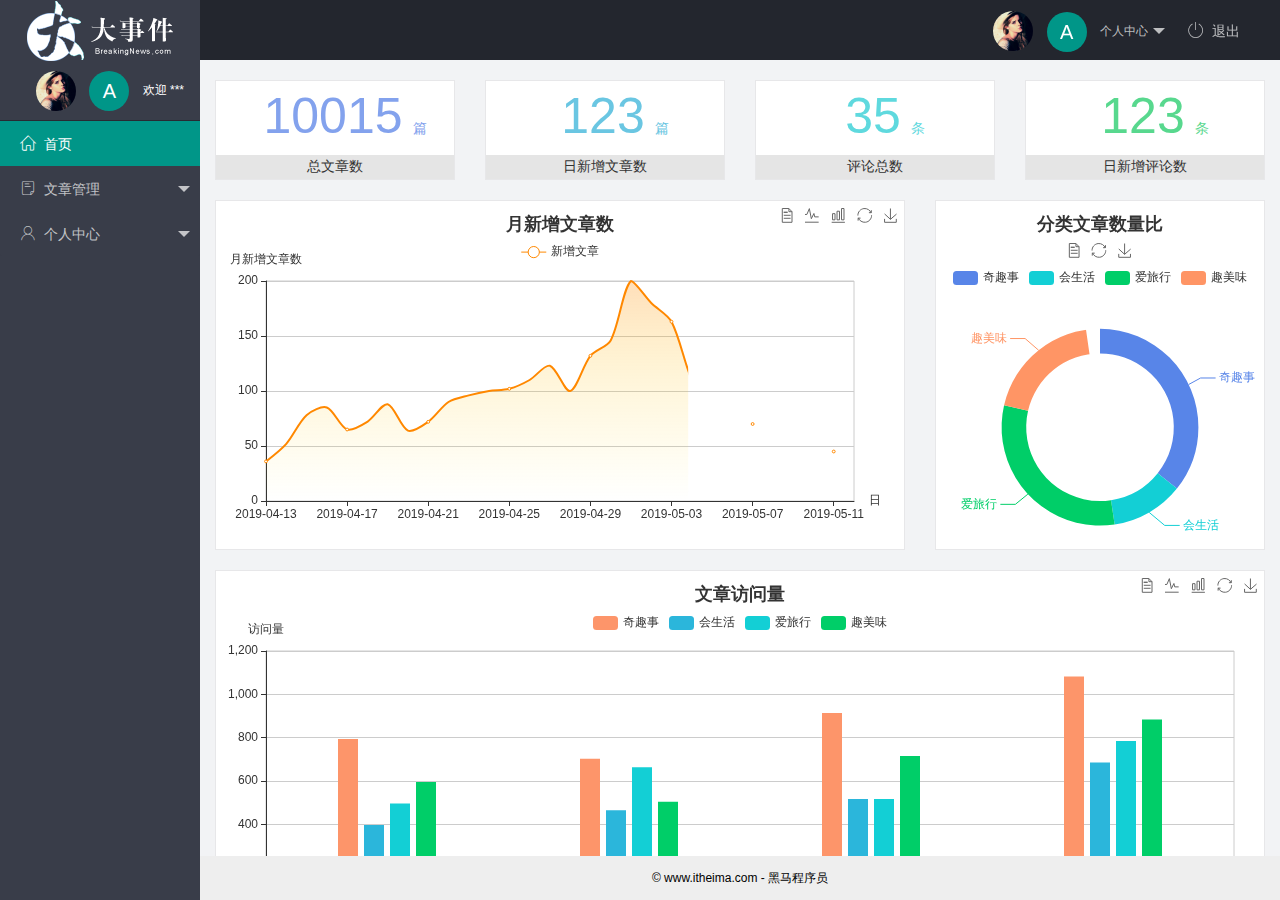
==== index.html @ 18ab9348 "完成了主页功能的开发" ====
<!DOCTYPE html>
<html lang="en">
<head>
    <meta charset="UTF-8">
    <meta http-equiv="X-UA-Compatible" content="IE=edge">
    <meta name="viewport" content="width=device-width, initial-scale=1.0">
    <title>后台主页</title>
    <!-- 导入layyui样式表 -->
    <link rel="stylesheet" href="./assets/lib/layui/css/layui.css">
    <!-- 导入iconfont的css样式表 -->
    <link rel="stylesheet" href="./assets/fonts/iconfont.css">
    <!-- 导入自己的样式表 -->
    <link rel="stylesheet" href="./assets/css/index.css">
</head>
<body>
    <div class="layui-layout layui-layout-admin">
      <div class="layui-header">
        <div class="layui-logo layui-hide-xs layui-bg-black">
            <img src="./assets/images/logo.png" alt=""/>
        </div>
        <!-- 头部区域（可配合layui 已有的水平导航） -->
        
        <ul class="layui-nav layui-layout-right">
          <li class="layui-nav-item layui-hide layui-show-md-inline-block">
            <a href="javascript:;" class="userinfo">
              <img src="./assets/images/sample.jpg" class="layui-nav-img">
              <span class="text-avatar">A</span>
              个人中心
            </a>
            <dl class="layui-nav-child">
              <dd><a href="">基本资料</a></dd>
              <dd><a href="">更换头像</a></dd>
              <dd><a href="">重置密码</a></dd>
            </dl>
          </li>
          <li class="layui-nav-item"><a href="javascript:;" id="btnLogout"><span class="iconfont icon-tuichu"></span>退出</a></li>
        </ul>
      </div>
      
      <div class="layui-side layui-bg-black">
        <div class="layui-side-scroll">

            <div class="userinfo">
                <img src="./assets/images/sample.jpg" class="layui-nav-img">
                <span class="text-avatar">A</span>
                <span id="welcome">欢迎 ***</span>
              </div>
          <!-- 左侧导航区域（可配合layui已有的垂直导航） -->
          <ul class="layui-nav layui-nav-tree" lay-shrink="all">

            <li class="layui-nav-item layui-this">
                
                <a href="./home/dashboard.html" target="fm"><span class="iconfont icon-home"></span>首页</a>
            </li>

            <li class="layui-nav-item">
                
                <a href="javascript:;"><span class="iconfont icon-16"></span>文章管理</a>
                <dl class="layui-nav-child">
                    <dd><a href="javascript:;"><i class="layui-icon layui-icon-app"></i> 文章类别</a></dd>
                    <dd><a href="javascript:;"><i class="layui-icon layui-icon-app"></i>文章列表</a></dd>
                    <dd><a href="javascript:;"><i class="layui-icon layui-icon-app"></i>发布文章</a></dd>
                </dl>
            </li>

            <li class="layui-nav-item">
                
                <a href="javascript:;"><span class="iconfont icon-user"></span>个人中心</a>
                <dl class="layui-nav-child">
                    <dd><a href="javascript:;"><i class="layui-icon layui-icon-app"></i>基本资料</a></dd>
                    <dd><a href="javascript:;"><i class="layui-icon layui-icon-app"></i>更换头像</a></dd>
                    <dd><a href="javascript:;"><i class="layui-icon layui-icon-app"></i>重置密码</a></dd>
                </dl>
            </li>
          </ul>
        </div>
      </div>
      
      <div class="layui-body">
        <!-- 内容主体区域 -->
        <iframe name="fm" src="./home/dashboard.html" frameborder="0"></iframe>
      </div>
      
      <div class="layui-footer">
        <!-- 底部固定区域 -->
        © www.itheima.com - 黑马程序员
      </div>
    </div>
    <!-- 导入laiui的js文件 -->
    <script src="./assets/lib/layui/layui.all.js"></script>
    <!-- 导入jQuery -->
    <script src="./assets/lib/jquery.js"></script>
    <!-- 导入自己封装的baseAPI -->
    <script src="./assets/js/baseAPI.js"></script>
    <!-- 导入自己的js文件 -->
    <script src="./assets/js/index.js"></script>
    </body>
</html>
---- assets/lib/layui/css/layui.css ----
/** layui-v2.5.5 MIT License By https://www.layui.com */
 .layui-inline,img{display:inline-block;vertical-align:middle}h1,h2,h3,h4,h5,h6{font-weight:400}.layui-edge,.layui-header,.layui-inline,.layui-main{position:relative}.layui-body,.layui-edge,.layui-elip{overflow:hidden}.layui-btn,.layui-edge,.layui-inline,img{vertical-align:middle}.layui-btn,.layui-disabled,.layui-icon,.layui-unselect{-moz-user-select:none;-webkit-user-select:none;-ms-user-select:none}.layui-elip,.layui-form-checkbox span,.layui-form-pane .layui-form-label{text-overflow:ellipsis;white-space:nowrap}.layui-breadcrumb,.layui-tree-btnGroup{visibility:hidden}blockquote,body,button,dd,div,dl,dt,form,h1,h2,h3,h4,h5,h6,input,li,ol,p,pre,td,textarea,th,ul{margin:0;padding:0;-webkit-tap-highlight-color:rgba(0,0,0,0)}a:active,a:hover{outline:0}img{border:none}li{list-style:none}table{border-collapse:collapse;border-spacing:0}h4,h5,h6{font-size:100%}button,input,optgroup,option,select,textarea{font-family:inherit;font-size:inherit;font-style:inherit;font-weight:inherit;outline:0}pre{white-space:pre-wrap;white-space:-moz-pre-wrap;white-space:-pre-wrap;white-space:-o-pre-wrap;word-wrap:break-word}body{line-height:24px;font:14px Helvetica Neue,Helvetica,PingFang SC,Tahoma,Arial,sans-serif}hr{height:1px;margin:10px 0;border:0;clear:both}a{color:#333;text-decoration:none}a:hover{color:#777}a cite{font-style:normal;*cursor:pointer}.layui-border-box,.layui-border-box *{box-sizing:border-box}.layui-box,.layui-box *{box-sizing:content-box}.layui-clear{clear:both;*zoom:1}.layui-clear:after{content:'\20';clear:both;*zoom:1;display:block;height:0}.layui-inline{*display:inline;*zoom:1}.layui-edge{display:inline-block;width:0;height:0;border-width:6px;border-style:dashed;border-color:transparent}.layui-edge-top{top:-4px;border-bottom-color:#999;border-bottom-style:solid}.layui-edge-right{border-left-color:#999;border-left-style:solid}.layui-edge-bottom{top:2px;border-top-color:#999;border-top-style:solid}.layui-edge-left{border-right-color:#999;border-right-style:solid}.layui-disabled,.layui-disabled:hover{color:#d2d2d2!important;cursor:not-allowed!important}.layui-circle{border-radius:100%}.layui-show{display:block!important}.layui-hide{display:none!important}@font-face{font-family:layui-icon;src:url(../font/iconfont.eot?v=250);src:url(../font/iconfont.eot?v=250#iefix) format('embedded-opentype'),url(../font/iconfont.woff2?v=250) format('woff2'),url(../font/iconfont.woff?v=250) format('woff'),url(../font/iconfont.ttf?v=250) format('truetype'),url(../font/iconfont.svg?v=250#layui-icon) format('svg')}.layui-icon{font-family:layui-icon!important;font-size:16px;font-style:normal;-webkit-font-smoothing:antialiased;-moz-osx-font-smoothing:grayscale}.layui-icon-reply-fill:before{content:"\e611"}.layui-icon-set-fill:before{content:"\e614"}.layui-icon-menu-fill:before{content:"\e60f"}.layui-icon-search:before{content:"\e615"}.layui-icon-share:before{content:"\e641"}.layui-icon-set-sm:before{content:"\e620"}.layui-icon-engine:before{content:"\e628"}.layui-icon-close:before{content:"\1006"}.layui-icon-close-fill:before{content:"\1007"}.layui-icon-chart-screen:before{content:"\e629"}.layui-icon-star:before{content:"\e600"}.layui-icon-circle-dot:before{content:"\e617"}.layui-icon-chat:before{content:"\e606"}.layui-icon-release:before{content:"\e609"}.layui-icon-list:before{content:"\e60a"}.layui-icon-chart:before{content:"\e62c"}.layui-icon-ok-circle:before{content:"\1005"}.layui-icon-layim-theme:before{content:"\e61b"}.layui-icon-table:before{content:"\e62d"}.layui-icon-right:before{content:"\e602"}.layui-icon-left:before{content:"\e603"}.layui-icon-cart-simple:before{content:"\e698"}.layui-icon-face-cry:before{content:"\e69c"}.layui-icon-face-smile:before{content:"\e6af"}.layui-icon-survey:before{content:"\e6b2"}.layui-icon-tree:before{content:"\e62e"}.layui-icon-upload-circle:before{content:"\e62f"}.layui-icon-add-circle:before{content:"\e61f"}.layui-icon-download-circle:before{content:"\e601"}.layui-icon-templeate-1:before{content:"\e630"}.layui-icon-util:before{content:"\e631"}.layui-icon-face-surprised:before{content:"\e664"}.layui-icon-edit:before{content:"\e642"}.layui-icon-speaker:before{content:"\e645"}.layui-icon-down:before{content:"\e61a"}.layui-icon-file:before{content:"\e621"}.layui-icon-layouts:before{content:"\e632"}.layui-icon-rate-half:before{content:"\e6c9"}.layui-icon-add-circle-fine:before{content:"\e608"}.layui-icon-prev-circle:before{content:"\e633"}.layui-icon-read:before{content:"\e705"}.layui-icon-404:before{content:"\e61c"}.layui-icon-carousel:before{content:"\e634"}.layui-icon-help:before{content:"\e607"}.layui-icon-code-circle:before{content:"\e635"}.layui-icon-water:before{content:"\e636"}.layui-icon-username:before{content:"\e66f"}.layui-icon-find-fill:before{content:"\e670"}.layui-icon-about:before{content:"\e60b"}.layui-icon-location:before{content:"\e715"}.layui-icon-up:before{content:"\e619"}.layui-icon-pause:before{content:"\e651"}.layui-icon-date:before{content:"\e637"}.layui-icon-layim-uploadfile:before{content:"\e61d"}.layui-icon-delete:before{content:"\e640"}.layui-icon-play:before{content:"\e652"}.layui-icon-top:before{content:"\e604"}.layui-icon-friends:before{content:"\e612"}.layui-icon-refresh-3:before{content:"\e9aa"}.layui-icon-ok:before{content:"\e605"}.layui-icon-layer:before{content:"\e638"}.layui-icon-face-smile-fine:before{content:"\e60c"}.layui-icon-dollar:before{content:"\e659"}.layui-icon-group:before{content:"\e613"}.layui-icon-layim-download:before{content:"\e61e"}.layui-icon-picture-fine:before{content:"\e60d"}.layui-icon-link:before{content:"\e64c"}.layui-icon-diamond:before{content:"\e735"}.layui-icon-log:before{content:"\e60e"}.layui-icon-rate-solid:before{content:"\e67a"}.layui-icon-fonts-del:before{content:"\e64f"}.layui-icon-unlink:before{content:"\e64d"}.layui-icon-fonts-clear:before{content:"\e639"}.layui-icon-triangle-r:before{content:"\e623"}.layui-icon-circle:before{content:"\e63f"}.layui-icon-radio:before{content:"\e643"}.layui-icon-align-center:before{content:"\e647"}.layui-icon-align-right:before{content:"\e648"}.layui-icon-align-left:before{content:"\e649"}.layui-icon-loading-1:before{content:"\e63e"}.layui-icon-return:before{content:"\e65c"}.layui-icon-fonts-strong:before{content:"\e62b"}.layui-icon-upload:before{content:"\e67c"}.layui-icon-dialogue:before{content:"\e63a"}.layui-icon-video:before{content:"\e6ed"}.layui-icon-headset:before{content:"\e6fc"}.layui-icon-cellphone-fine:before{content:"\e63b"}.layui-icon-add-1:before{content:"\e654"}.layui-icon-face-smile-b:before{content:"\e650"}.layui-icon-fonts-html:before{content:"\e64b"}.layui-icon-form:before{content:"\e63c"}.layui-icon-cart:before{content:"\e657"}.layui-icon-camera-fill:before{content:"\e65d"}.layui-icon-tabs:before{content:"\e62a"}.layui-icon-fonts-code:before{content:"\e64e"}.layui-icon-fire:before{content:"\e756"}.layui-icon-set:before{content:"\e716"}.layui-icon-fonts-u:before{content:"\e646"}.layui-icon-triangle-d:before{content:"\e625"}.layui-icon-tips:before{content:"\e702"}.layui-icon-picture:before{content:"\e64a"}.layui-icon-more-vertical:before{content:"\e671"}.layui-icon-flag:before{content:"\e66c"}.layui-icon-loading:before{content:"\e63d"}.layui-icon-fonts-i:before{content:"\e644"}.layui-icon-refresh-1:before{content:"\e666"}.layui-icon-rmb:before{content:"\e65e"}.layui-icon-home:before{content:"\e68e"}.layui-icon-user:before{content:"\e770"}.layui-icon-notice:before{content:"\e667"}.layui-icon-login-weibo:before{content:"\e675"}.layui-icon-voice:before{content:"\e688"}.layui-icon-upload-drag:before{content:"\e681"}.layui-icon-login-qq:before{content:"\e676"}.layui-icon-snowflake:before{content:"\e6b1"}.layui-icon-file-b:before{content:"\e655"}.layui-icon-template:before{content:"\e663"}.layui-icon-auz:before{content:"\e672"}.layui-icon-console:before{content:"\e665"}.layui-icon-app:before{content:"\e653"}.layui-icon-prev:before{content:"\e65a"}.layui-icon-website:before{content:"\e7ae"}.layui-icon-next:before{content:"\e65b"}.layui-icon-component:before{content:"\e857"}.layui-icon-more:before{content:"\e65f"}.layui-icon-login-wechat:before{content:"\e677"}.layui-icon-shrink-right:before{content:"\e668"}.layui-icon-spread-left:before{content:"\e66b"}.layui-icon-camera:before{content:"\e660"}.layui-icon-note:before{content:"\e66e"}.layui-icon-refresh:before{content:"\e669"}.layui-icon-female:before{content:"\e661"}.layui-icon-male:before{content:"\e662"}.layui-icon-password:before{content:"\e673"}.layui-icon-senior:before{content:"\e674"}.layui-icon-theme:before{content:"\e66a"}.layui-icon-tread:before{content:"\e6c5"}.layui-icon-praise:before{content:"\e6c6"}.layui-icon-star-fill:before{content:"\e658"}.layui-icon-rate:before{content:"\e67b"}.layui-icon-template-1:before{content:"\e656"}.layui-icon-vercode:before{content:"\e679"}.layui-icon-cellphone:before{content:"\e678"}.layui-icon-screen-full:before{content:"\e622"}.layui-icon-screen-restore:before{content:"\e758"}.layui-icon-cols:before{content:"\e610"}.layui-icon-export:before{content:"\e67d"}.layui-icon-print:before{content:"\e66d"}.layui-icon-slider:before{content:"\e714"}.layui-icon-addition:before{content:"\e624"}.layui-icon-subtraction:before{content:"\e67e"}.layui-icon-service:before{content:"\e626"}.layui-icon-transfer:before{content:"\e691"}.layui-main{width:1140px;margin:0 auto}.layui-header{z-index:1000;height:60px}.layui-header a:hover{transition:all .5s;-webkit-transition:all .5s}.layui-side{position:fixed;left:0;top:0;bottom:0;z-index:999;width:200px;overflow-x:hidden}.layui-side-scroll{position:relative;width:220px;height:100%;overflow-x:hidden}.layui-body{position:absolute;left:200px;right:0;top:0;bottom:0;z-index:998;width:auto;overflow-y:auto;box-sizing:border-box}.layui-layout-body{overflow:hidden}.layui-layout-admin .layui-header{background-color:#23262E}.layui-layout-admin .layui-side{top:60px;width:200px;overflow-x:hidden}.layui-layout-admin .layui-body{position:fixed;top:60px;bottom:44px}.layui-layout-admin .layui-main{width:auto;margin:0 15px}.layui-layout-admin .layui-footer{position:fixed;left:200px;right:0;bottom:0;height:44px;line-height:44px;padding:0 15px;background-color:#eee}.layui-layout-admin .layui-logo{position:absolute;left:0;top:0;width:200px;height:100%;line-height:60px;text-align:center;color:#009688;font-size:16px}.layui-layout-admin .layui-header .layui-nav{background:0 0}.layui-layout-left{position:absolute!important;left:200px;top:0}.layui-layout-right{position:absolute!important;right:0;top:0}.layui-container{position:relative;margin:0 auto;padding:0 15px;box-sizing:border-box}.layui-fluid{position:relative;margin:0 auto;padding:0 15px}.layui-row:after,.layui-row:before{content:'';display:block;clear:both}.layui-col-lg1,.layui-col-lg10,.layui-col-lg11,.layui-col-lg12,.layui-col-lg2,.layui-col-lg3,.layui-col-lg4,.layui-col-lg5,.layui-col-lg6,.layui-col-lg7,.layui-col-lg8,.layui-col-lg9,.layui-col-md1,.layui-col-md10,.layui-col-md11,.layui-col-md12,.layui-col-md2,.layui-col-md3,.layui-col-md4,.layui-col-md5,.layui-col-md6,.layui-col-md7,.layui-col-md8,.layui-col-md9,.layui-col-sm1,.layui-col-sm10,.layui-col-sm11,.layui-col-sm12,.layui-col-sm2,.layui-col-sm3,.layui-col-sm4,.layui-col-sm5,.layui-col-sm6,.layui-col-sm7,.layui-col-sm8,.layui-col-sm9,.layui-col-xs1,.layui-col-xs10,.layui-col-xs11,.layui-col-xs12,.layui-col-xs2,.layui-col-xs3,.layui-col-xs4,.layui-col-xs5,.layui-col-xs6,.layui-col-xs7,.layui-col-xs8,.layui-col-xs9{position:relative;display:block;box-sizing:border-box}.layui-col-xs1,.layui-col-xs10,.layui-col-xs11,.layui-col-xs12,.layui-col-xs2,.layui-col-xs3,.layui-col-xs4,.layui-col-xs5,.layui-col-xs6,.layui-col-xs7,.layui-col-xs8,.layui-col-xs9{float:left}.layui-col-xs1{width:8.33333333%}.layui-col-xs2{width:16.66666667%}.layui-col-xs3{width:25%}.layui-col-xs4{width:33.33333333%}.layui-col-xs5{width:41.66666667%}.layui-col-xs6{width:50%}.layui-col-xs7{width:58.33333333%}.layui-col-xs8{width:66.66666667%}.layui-col-xs9{width:75%}.layui-col-xs10{width:83.33333333%}.layui-col-xs11{width:91.66666667%}.layui-col-xs12{width:100%}.layui-col-xs-offset1{margin-left:8.33333333%}.layui-col-xs-offset2{margin-left:16.66666667%}.layui-col-xs-offset3{margin-left:25%}.layui-col-xs-offset4{margin-left:33.33333333%}.layui-col-xs-offset5{margin-left:41.66666667%}.layui-col-xs-offset6{margin-left:50%}.layui-col-xs-offset7{margin-left:58.33333333%}.layui-col-xs-offset8{margin-left:66.66666667%}.layui-col-xs-offset9{margin-left:75%}.layui-col-xs-offset10{margin-left:83.33333333%}.layui-col-xs-offset11{margin-left:91.66666667%}.layui-col-xs-offset12{margin-left:100%}@media screen and (max-width:768px){.layui-hide-xs{display:none!important}.layui-show-xs-block{display:block!important}.layui-show-xs-inline{display:inline!important}.layui-show-xs-inline-block{display:inline-block!important}}@media screen and (min-width:768px){.layui-container{width:750px}.layui-hide-sm{display:none!important}.layui-show-sm-block{display:block!important}.layui-show-sm-inline{display:inline!important}.layui-show-sm-inline-block{display:inline-block!important}.layui-col-sm1,.layui-col-sm10,.layui-col-sm11,.layui-col-sm12,.layui-col-sm2,.layui-col-sm3,.layui-col-sm4,.layui-col-sm5,.layui-col-sm6,.layui-col-sm7,.layui-col-sm8,.layui-col-sm9{float:left}.layui-col-sm1{width:8.33333333%}.layui-col-sm2{width:16.66666667%}.layui-col-sm3{width:25%}.layui-col-sm4{width:33.33333333%}.layui-col-sm5{width:41.66666667%}.layui-col-sm6{width:50%}.layui-col-sm7{width:58.33333333%}.layui-col-sm8{width:66.66666667%}.layui-col-sm9{width:75%}.layui-col-sm10{width:83.33333333%}.layui-col-sm11{width:91.66666667%}.layui-col-sm12{width:100%}.layui-col-sm-offset1{margin-left:8.33333333%}.layui-col-sm-offset2{margin-left:16.66666667%}.layui-col-sm-offset3{margin-left:25%}.layui-col-sm-offset4{margin-left:33.33333333%}.layui-col-sm-offset5{margin-left:41.66666667%}.layui-col-sm-offset6{margin-left:50%}.layui-col-sm-offset7{margin-left:58.33333333%}.layui-col-sm-offset8{margin-left:66.66666667%}.layui-col-sm-offset9{margin-left:75%}.layui-col-sm-offset10{margin-left:83.33333333%}.layui-col-sm-offset11{margin-left:91.66666667%}.layui-col-sm-offset12{margin-left:100%}}@media screen and (min-width:992px){.layui-container{width:970px}.layui-hide-md{display:none!important}.layui-show-md-block{display:block!important}.layui-show-md-inline{display:inline!important}.layui-show-md-inline-block{display:inline-block!important}.layui-col-md1,.layui-col-md10,.layui-col-md11,.layui-col-md12,.layui-col-md2,.layui-col-md3,.layui-col-md4,.layui-col-md5,.layui-col-md6,.layui-col-md7,.layui-col-md8,.layui-col-md9{float:left}.layui-col-md1{width:8.33333333%}.layui-col-md2{width:16.66666667%}.layui-col-md3{width:25%}.layui-col-md4{width:33.33333333%}.layui-col-md5{width:41.66666667%}.layui-col-md6{width:50%}.layui-col-md7{width:58.33333333%}.layui-col-md8{width:66.66666667%}.layui-col-md9{width:75%}.layui-col-md10{width:83.33333333%}.layui-col-md11{width:91.66666667%}.layui-col-md12{width:100%}.layui-col-md-offset1{margin-left:8.33333333%}.layui-col-md-offset2{margin-left:16.66666667%}.layui-col-md-offset3{margin-left:25%}.layui-col-md-offset4{margin-left:33.33333333%}.layui-col-md-offset5{margin-left:41.66666667%}.layui-col-md-offset6{margin-left:50%}.layui-col-md-offset7{margin-left:58.33333333%}.layui-col-md-offset8{margin-left:66.66666667%}.layui-col-md-offset9{margin-left:75%}.layui-col-md-offset10{margin-left:83.33333333%}.layui-col-md-offset11{margin-left:91.66666667%}.layui-col-md-offset12{margin-left:100%}}@media screen and (min-width:1200px){.layui-container{width:1170px}.layui-hide-lg{display:none!important}.layui-show-lg-block{display:block!important}.layui-show-lg-inline{display:inline!important}.layui-show-lg-inline-block{display:inline-block!important}.layui-col-lg1,.layui-col-lg10,.layui-col-lg11,.layui-col-lg12,.layui-col-lg2,.layui-col-lg3,.layui-col-lg4,.layui-col-lg5,.layui-col-lg6,.layui-col-lg7,.layui-col-lg8,.layui-col-lg9{float:left}.layui-col-lg1{width:8.33333333%}.layui-col-lg2{width:16.66666667%}.layui-col-lg3{width:25%}.layui-col-lg4{width:33.33333333%}.layui-col-lg5{width:41.66666667%}.layui-col-lg6{width:50%}.layui-col-lg7{width:58.33333333%}.layui-col-lg8{width:66.66666667%}.layui-col-lg9{width:75%}.layui-col-lg10{width:83.33333333%}.layui-col-lg11{width:91.66666667%}.layui-col-lg12{width:100%}.layui-col-lg-offset1{margin-left:8.33333333%}.layui-col-lg-offset2{margin-left:16.66666667%}.layui-col-lg-offset3{margin-left:25%}.layui-col-lg-offset4{margin-left:33.33333333%}.layui-col-lg-offset5{margin-left:41.66666667%}.layui-col-lg-offset6{margin-left:50%}.layui-col-lg-offset7{margin-left:58.33333333%}.layui-col-lg-offset8{margin-left:66.66666667%}.layui-col-lg-offset9{margin-left:75%}.layui-col-lg-offset10{margin-left:83.33333333%}.layui-col-lg-offset11{margin-left:91.66666667%}.layui-col-lg-offset12{margin-left:100%}}.layui-col-space1{margin:-.5px}.layui-col-space1>*{padding:.5px}.layui-col-space3{margin:-1.5px}.layui-col-space3>*{padding:1.5px}.layui-col-space5{margin:-2.5px}.layui-col-space5>*{padding:2.5px}.layui-col-space8{margin:-3.5px}.layui-col-space8>*{padding:3.5px}.layui-col-space10{margin:-5px}.layui-col-space10>*{padding:5px}.layui-col-space12{margin:-6px}.layui-col-space12>*{padding:6px}.layui-col-space15{margin:-7.5px}.layui-col-space15>*{padding:7.5px}.layui-col-space18{margin:-9px}.layui-col-space18>*{padding:9px}.layui-col-space20{margin:-10px}.layui-col-space20>*{padding:10px}.layui-col-space22{margin:-11px}.layui-col-space22>*{padding:11px}.layui-col-space25{margin:-12.5px}.layui-col-space25>*{padding:12.5px}.layui-col-space30{margin:-15px}.layui-col-space30>*{padding:15px}.layui-btn,.layui-input,.layui-select,.layui-textarea,.layui-upload-button{outline:0;-webkit-appearance:none;transition:all .3s;-webkit-transition:all .3s;box-sizing:border-box}.layui-elem-quote{margin-bottom:10px;padding:15px;line-height:22px;border-left:5px solid #009688;border-radius:0 2px 2px 0;background-color:#f2f2f2}.layui-quote-nm{border-style:solid;border-width:1px 1px 1px 5px;background:0 0}.layui-elem-field{margin-bottom:10px;padding:0;border-width:1px;border-style:solid}.layui-elem-field legend{margin-left:20px;padding:0 10px;font-size:20px;font-weight:300}.layui-field-title{margin:10px 0 20px;border-width:1px 0 0}.layui-field-box{padding:10px 15px}.layui-field-title .layui-field-box{padding:10px 0}.layui-progress{position:relative;height:6px;border-radius:20px;background-color:#e2e2e2}.layui-progress-bar{position:absolute;left:0;top:0;width:0;max-width:100%;height:6px;border-radius:20px;text-align:right;background-color:#5FB878;transition:all .3s;-webkit-transition:all .3s}.layui-progress-big,.layui-progress-big .layui-progress-bar{height:18px;line-height:18px}.layui-progress-text{position:relative;top:-20px;line-height:18px;font-size:12px;color:#666}.layui-progress-big .layui-progress-text{position:static;padding:0 10px;color:#fff}.layui-collapse{border-width:1px;border-style:solid;border-radius:2px}.layui-colla-content,.layui-colla-item{border-top-width:1px;border-top-style:solid}.layui-colla-item:first-child{border-top:none}.layui-colla-title{position:relative;height:42px;line-height:42px;padding:0 15px 0 35px;color:#333;background-color:#f2f2f2;cursor:pointer;font-size:14px;overflow:hidden}.layui-colla-content{display:none;padding:10px 15px;line-height:22px;color:#666}.layui-colla-icon{position:absolute;left:15px;top:0;font-size:14px}.layui-card{margin-bottom:15px;border-radius:2px;background-color:#fff;box-shadow:0 1px 2px 0 rgba(0,0,0,.05)}.layui-card:last-child{margin-bottom:0}.layui-card-header{position:relative;height:42px;line-height:42px;padding:0 15px;border-bottom:1px solid #f6f6f6;color:#333;border-radius:2px 2px 0 0;font-size:14px}.layui-bg-black,.layui-bg-blue,.layui-bg-cyan,.layui-bg-green,.layui-bg-orange,.layui-bg-red{color:#fff!important}.layui-card-body{position:relative;padding:10px 15px;line-height:24px}.layui-card-body[pad15]{padding:15px}.layui-card-body[pad20]{padding:20px}.layui-card-body .layui-table{margin:5px 0}.layui-card .layui-tab{margin:0}.layui-panel-window{position:relative;padding:15px;border-radius:0;border-top:5px solid #E6E6E6;background-color:#fff}.layui-auxiliar-moving{position:fixed;left:0;right:0;top:0;bottom:0;width:100%;height:100%;background:0 0;z-index:9999999999}.layui-form-label,.layui-form-mid,.layui-form-select,.layui-input-block,.layui-input-inline,.layui-textarea{position:relative}.layui-bg-red{background-color:#FF5722!important}.layui-bg-orange{background-color:#FFB800!important}.layui-bg-green{background-color:#009688!important}.layui-bg-cyan{background-color:#2F4056!important}.layui-bg-blue{background-color:#1E9FFF!important}.layui-bg-black{background-color:#393D49!important}.layui-bg-gray{background-color:#eee!important;color:#666!important}.layui-badge-rim,.layui-colla-content,.layui-colla-item,.layui-collapse,.layui-elem-field,.layui-form-pane .layui-form-item[pane],.layui-form-pane .layui-form-label,.layui-input,.layui-layedit,.layui-layedit-tool,.layui-quote-nm,.layui-select,.layui-tab-bar,.layui-tab-card,.layui-tab-title,.layui-tab-title .layui-this:after,.layui-textarea{border-color:#e6e6e6}.layui-timeline-item:before,hr{background-color:#e6e6e6}.layui-text{line-height:22px;font-size:14px;color:#666}.layui-text h1,.layui-text h2,.layui-text h3{font-weight:500;color:#333}.layui-text h1{font-size:30px}.layui-text h2{font-size:24px}.layui-text h3{font-size:18px}.layui-text a:not(.layui-btn){color:#01AAED}.layui-text a:not(.layui-btn):hover{text-decoration:underline}.layui-text ul{padding:5px 0 5px 15px}.layui-text ul li{margin-top:5px;list-style-type:disc}.layui-text em,.layui-word-aux{color:#999!important;padding:0 5px!important}.layui-btn{display:inline-block;height:38px;line-height:38px;padding:0 18px;background-color:#009688;color:#fff;white-space:nowrap;text-align:center;font-size:14px;border:none;border-radius:2px;cursor:pointer}.layui-btn:hover{opacity:.8;filter:alpha(opacity=80);color:#fff}.layui-btn:active{opacity:1;filter:alpha(opacity=100)}.layui-btn+.layui-btn{margin-left:10px}.layui-btn-container{font-size:0}.layui-btn-container .layui-btn{margin-right:10px;margin-bottom:10px}.layui-btn-container .layui-btn+.layui-btn{margin-left:0}.layui-table .layui-btn-container .layui-btn{margin-bottom:9px}.layui-btn-radius{border-radius:100px}.layui-btn .layui-icon{margin-right:3px;font-size:18px;vertical-align:bottom;vertical-align:middle\9}.layui-btn-primary{border:1px solid #C9C9C9;background-color:#fff;color:#555}.layui-btn-primary:hover{border-color:#009688;color:#333}.layui-btn-normal{background-color:#1E9FFF}.layui-btn-warm{background-color:#FFB800}.layui-btn-danger{background-color:#FF5722}.layui-btn-checked{background-color:#5FB878}.layui-btn-disabled,.layui-btn-disabled:active,.layui-btn-disabled:hover{border:1px solid #e6e6e6;background-color:#FBFBFB;color:#C9C9C9;cursor:not-allowed;opacity:1}.layui-btn-lg{height:44px;line-height:44px;padding:0 25px;font-size:16px}.layui-btn-sm{height:30px;line-height:30px;padding:0 10px;font-size:12px}.layui-btn-sm i{font-size:16px!important}.layui-btn-xs{height:22px;line-height:22px;padding:0 5px;font-size:12px}.layui-btn-xs i{font-size:14px!important}.layui-btn-group{display:inline-block;vertical-align:middle;font-size:0}.layui-btn-group .layui-btn{margin-left:0!important;margin-right:0!important;border-left:1px solid rgba(255,255,255,.5);border-radius:0}.layui-btn-group .layui-btn-primary{border-left:none}.layui-btn-group .layui-btn-primary:hover{border-color:#C9C9C9;color:#009688}.layui-btn-group .layui-btn:first-child{border-left:none;border-radius:2px 0 0 2px}.layui-btn-group .layui-btn-primary:first-child{border-left:1px solid #c9c9c9}.layui-btn-group .layui-btn:last-child{border-radius:0 2px 2px 0}.layui-btn-group .layui-btn+.layui-btn{margin-left:0}.layui-btn-group+.layui-btn-group{margin-left:10px}.layui-btn-fluid{width:100%}.layui-input,.layui-select,.layui-textarea{height:38px;line-height:1.3;line-height:38px\9;border-width:1px;border-style:solid;background-color:#fff;border-radius:2px}.layui-input::-webkit-input-placeholder,.layui-select::-webkit-input-placeholder,.layui-textarea::-webkit-input-placeholder{line-height:1.3}.layui-input,.layui-textarea{display:block;width:100%;padding-left:10px}.layui-input:hover,.layui-textarea:hover{border-color:#D2D2D2!important}.layui-input:focus,.layui-textarea:focus{border-color:#C9C9C9!important}.layui-textarea{min-height:100px;height:auto;line-height:20px;padding:6px 10px;resize:vertical}.layui-select{padding:0 10px}.layui-form input[type=checkbox],.layui-form input[type=radio],.layui-form select{display:none}.layui-form [lay-ignore]{display:initial}.layui-form-item{margin-bottom:15px;clear:both;*zoom:1}.layui-form-item:after{content:'\20';clear:both;*zoom:1;display:block;height:0}.layui-form-label{float:left;display:block;padding:9px 15px;width:80px;font-weight:400;line-height:20px;text-align:right}.layui-form-label-col{display:block;float:none;padding:9px 0;line-height:20px;text-align:left}.layui-form-item .layui-inline{margin-bottom:5px;margin-right:10px}.layui-input-block{margin-left:110px;min-height:36px}.layui-input-inline{display:inline-block;vertical-align:middle}.layui-form-item .layui-input-inline{float:left;width:190px;margin-right:10px}.layui-form-text .layui-input-inline{width:auto}.layui-form-mid{float:left;display:block;padding:9px 0!important;line-height:20px;margin-right:10px}.layui-form-danger+.layui-form-select .layui-input,.layui-form-danger:focus{border-color:#FF5722!important}.layui-form-select .layui-input{padding-right:30px;cursor:pointer}.layui-form-select .layui-edge{position:absolute;right:10px;top:50%;margin-top:-3px;cursor:pointer;border-width:6px;border-top-color:#c2c2c2;border-top-style:solid;transition:all .3s;-webkit-transition:all .3s}.layui-form-select dl{display:none;position:absolute;left:0;top:42px;padding:5px 0;z-index:899;min-width:100%;border:1px solid #d2d2d2;max-height:300px;overflow-y:auto;background-color:#fff;border-radius:2px;box-shadow:0 2px 4px rgba(0,0,0,.12);box-sizing:border-box}.layui-form-select dl dd,.layui-form-select dl dt{padding:0 10px;line-height:36px;white-space:nowrap;overflow:hidden;text-overflow:ellipsis}.layui-form-select dl dt{font-size:12px;color:#999}.layui-form-select dl dd{cursor:pointer}.layui-form-select dl dd:hover{background-color:#f2f2f2;-webkit-transition:.5s all;transition:.5s all}.layui-form-select .layui-select-group dd{padding-left:20px}.layui-form-select dl dd.layui-select-tips{padding-left:10px!important;color:#999}.layui-form-select dl dd.layui-this{background-color:#5FB878;color:#fff}.layui-form-checkbox,.layui-form-select dl dd.layui-disabled{background-color:#fff}.layui-form-selected dl{display:block}.layui-form-checkbox,.layui-form-checkbox *,.layui-form-switch{display:inline-block;vertical-align:middle}.layui-form-selected .layui-edge{margin-top:-9px;-webkit-transform:rotate(180deg);transform:rotate(180deg);margin-top:-3px\9}:root .layui-form-selected .layui-edge{margin-top:-9px\0/IE9}.layui-form-selectup dl{top:auto;bottom:42px}.layui-select-none{margin:5px 0;text-align:center;color:#999}.layui-select-disabled .layui-disabled{border-color:#eee!important}.layui-select-disabled .layui-edge{border-top-color:#d2d2d2}.layui-form-checkbox{position:relative;height:30px;line-height:30px;margin-right:10px;padding-right:30px;cursor:pointer;font-size:0;-webkit-transition:.1s linear;transition:.1s linear;box-sizing:border-box}.layui-form-checkbox span{padding:0 10px;height:100%;font-size:14px;border-radius:2px 0 0 2px;background-color:#d2d2d2;color:#fff;overflow:hidden}.layui-form-checkbox:hover span{background-color:#c2c2c2}.layui-form-checkbox i{position:absolute;right:0;top:0;width:30px;height:28px;border:1px solid #d2d2d2;border-left:none;border-radius:0 2px 2px 0;color:#fff;font-size:20px;text-align:center}.layui-form-checkbox:hover i{border-color:#c2c2c2;color:#c2c2c2}.layui-form-checked,.layui-form-checked:hover{border-color:#5FB878}.layui-form-checked span,.layui-form-checked:hover span{background-color:#5FB878}.layui-form-checked i,.layui-form-checked:hover i{color:#5FB878}.layui-form-item .layui-form-checkbox{margin-top:4px}.layui-form-checkbox[lay-skin=primary]{height:auto!important;line-height:normal!important;min-width:18px;min-height:18px;border:none!important;margin-right:0;padding-left:28px;padding-right:0;background:0 0}.layui-form-checkbox[lay-skin=primary] span{padding-left:0;padding-right:15px;line-height:18px;background:0 0;color:#666}.layui-form-checkbox[lay-skin=primary] i{right:auto;left:0;width:16px;height:16px;line-height:16px;border:1px solid #d2d2d2;font-size:12px;border-radius:2px;background-color:#fff;-webkit-transition:.1s linear;transition:.1s linear}.layui-form-checkbox[lay-skin=primary]:hover i{border-color:#5FB878;color:#fff}.layui-form-checked[lay-skin=primary] i{border-color:#5FB878!important;background-color:#5FB878;color:#fff}.layui-checkbox-disbaled[lay-skin=primary] span{background:0 0!important;color:#c2c2c2}.layui-checkbox-disbaled[lay-skin=primary]:hover i{border-color:#d2d2d2}.layui-form-item .layui-form-checkbox[lay-skin=primary]{margin-top:10px}.layui-form-switch{position:relative;height:22px;line-height:22px;min-width:35px;padding:0 5px;margin-top:8px;border:1px solid #d2d2d2;border-radius:20px;cursor:pointer;background-color:#fff;-webkit-transition:.1s linear;transition:.1s linear}.layui-form-switch i{position:absolute;left:5px;top:3px;width:16px;height:16px;border-radius:20px;background-color:#d2d2d2;-webkit-transition:.1s linear;transition:.1s linear}.layui-form-switch em{position:relative;top:0;width:25px;margin-left:21px;padding:0!important;text-align:center!important;color:#999!important;font-style:normal!important;font-size:12px}.layui-form-onswitch{border-color:#5FB878;background-color:#5FB878}.layui-checkbox-disbaled,.layui-checkbox-disbaled i{border-color:#e2e2e2!important}.layui-form-onswitch i{left:100%;margin-left:-21px;background-color:#fff}.layui-form-onswitch em{margin-left:5px;margin-right:21px;color:#fff!important}.layui-checkbox-disbaled span{background-color:#e2e2e2!important}.layui-checkbox-disbaled:hover i{color:#fff!important}[lay-radio]{display:none}.layui-form-radio,.layui-form-radio *{display:inline-block;vertical-align:middle}.layui-form-radio{line-height:28px;margin:6px 10px 0 0;padding-right:10px;cursor:pointer;font-size:0}.layui-form-radio *{font-size:14px}.layui-form-radio>i{margin-right:8px;font-size:22px;color:#c2c2c2}.layui-form-radio>i:hover,.layui-form-radioed>i{color:#5FB878}.layui-radio-disbaled>i{color:#e2e2e2!important}.layui-form-pane .layui-form-label{width:110px;padding:8px 15px;height:38px;line-height:20px;border-width:1px;border-style:solid;border-radius:2px 0 0 2px;text-align:center;background-color:#FBFBFB;overflow:hidden;box-sizing:border-box}.layui-form-pane .layui-input-inline{margin-left:-1px}.layui-form-pane .layui-input-block{margin-left:110px;left:-1px}.layui-form-pane .layui-input{border-radius:0 2px 2px 0}.layui-form-pane .layui-form-text .layui-form-label{float:none;width:100%;border-radius:2px;box-sizing:border-box;text-align:left}.layui-form-pane .layui-form-text .layui-input-inline{display:block;margin:0;top:-1px;clear:both}.layui-form-pane .layui-form-text .layui-input-block{margin:0;left:0;top:-1px}.layui-form-pane .layui-form-text .layui-textarea{min-height:100px;border-radius:0 0 2px 2px}.layui-form-pane .layui-form-checkbox{margin:4px 0 4px 10px}.layui-form-pane .layui-form-radio,.layui-form-pane .layui-form-switch{margin-top:6px;margin-left:10px}.layui-form-pane .layui-form-item[pane]{position:relative;border-width:1px;border-style:solid}.layui-form-pane .layui-form-item[pane] .layui-form-label{position:absolute;left:0;top:0;height:100%;border-width:0 1px 0 0}.layui-form-pane .layui-form-item[pane] .layui-input-inline{margin-left:110px}@media screen and (max-width:450px){.layui-form-item .layui-form-label{text-overflow:ellipsis;overflow:hidden;white-space:nowrap}.layui-form-item .layui-inline{display:block;margin-right:0;margin-bottom:20px;clear:both}.layui-form-item .layui-inline:after{content:'\20';clear:both;display:block;height:0}.layui-form-item .layui-input-inline{display:block;float:none;left:-3px;width:auto;margin:0 0 10px 112px}.layui-form-item .layui-input-inline+.layui-form-mid{margin-left:110px;top:-5px;padding:0}.layui-form-item .layui-form-checkbox{margin-right:5px;margin-bottom:5px}}.layui-layedit{border-width:1px;border-style:solid;border-radius:2px}.layui-layedit-tool{padding:3px 5px;border-bottom-width:1px;border-bottom-style:solid;font-size:0}.layedit-tool-fixed{position:fixed;top:0;border-top:1px solid #e2e2e2}.layui-layedit-tool .layedit-tool-mid,.layui-layedit-tool .layui-icon{display:inline-block;vertical-align:middle;text-align:center;font-size:14px}.layui-layedit-tool .layui-icon{position:relative;width:32px;height:30px;line-height:30px;margin:3px 5px;color:#777;cursor:pointer;border-radius:2px}.layui-layedit-tool .layui-icon:hover{color:#393D49}.layui-layedit-tool .layui-icon:active{color:#000}.layui-layedit-tool .layedit-tool-active{background-color:#e2e2e2;color:#000}.layui-layedit-tool .layui-disabled,.layui-layedit-tool .layui-disabled:hover{color:#d2d2d2;cursor:not-allowed}.layui-layedit-tool .layedit-tool-mid{width:1px;height:18px;margin:0 10px;background-color:#d2d2d2}.layedit-tool-html{width:50px!important;font-size:30px!important}.layedit-tool-b,.layedit-tool-code,.layedit-tool-help{font-size:16px!important}.layedit-tool-d,.layedit-tool-face,.layedit-tool-image,.layedit-tool-unlink{font-size:18px!important}.layedit-tool-image input{position:absolute;font-size:0;left:0;top:0;width:100%;height:100%;opacity:.01;filter:Alpha(opacity=1);cursor:pointer}.layui-layedit-iframe iframe{display:block;width:100%}#LAY_layedit_code{overflow:hidden}.layui-laypage{display:inline-block;*display:inline;*zoom:1;vertical-align:middle;margin:10px 0;font-size:0}.layui-laypage>a:first-child,.layui-laypage>a:first-child em{border-radius:2px 0 0 2px}.layui-laypage>a:last-child,.layui-laypage>a:last-child em{border-radius:0 2px 2px 0}.layui-laypage>:first-child{margin-left:0!important}.layui-laypage>:last-child{margin-right:0!important}.layui-laypage a,.layui-laypage button,.layui-laypage input,.layui-laypage select,.layui-laypage span{border:1px solid #e2e2e2}.layui-laypage a,.layui-laypage span{display:inline-block;*display:inline;*zoom:1;vertical-align:middle;padding:0 15px;height:28px;line-height:28px;margin:0 -1px 5px 0;background-color:#fff;color:#333;font-size:12px}.layui-flow-more a *,.layui-laypage input,.layui-table-view select[lay-ignore]{display:inline-block}.layui-laypage a:hover{color:#009688}.layui-laypage em{font-style:normal}.layui-laypage .layui-laypage-spr{color:#999;font-weight:700}.layui-laypage a{text-decoration:none}.layui-laypage .layui-laypage-curr{position:relative}.layui-laypage .layui-laypage-curr em{position:relative;color:#fff}.layui-laypage .layui-laypage-curr .layui-laypage-em{position:absolute;left:-1px;top:-1px;padding:1px;width:100%;height:100%;background-color:#009688}.layui-laypage-em{border-radius:2px}.layui-laypage-next em,.layui-laypage-prev em{font-family:Sim sun;font-size:16px}.layui-laypage .layui-laypage-count,.layui-laypage .layui-laypage-limits,.layui-laypage .layui-laypage-refresh,.layui-laypage .layui-laypage-skip{margin-left:10px;margin-right:10px;padding:0;border:none}.layui-laypage .layui-laypage-limits,.layui-laypage .layui-laypage-refresh{vertical-align:top}.layui-laypage .layui-laypage-refresh i{font-size:18px;cursor:pointer}.layui-laypage select{height:22px;padding:3px;border-radius:2px;cursor:pointer}.layui-laypage .layui-laypage-skip{height:30px;line-height:30px;color:#999}.layui-laypage button,.layui-laypage input{height:30px;line-height:30px;border-radius:2px;vertical-align:top;background-color:#fff;box-sizing:border-box}.layui-laypage input{width:40px;margin:0 10px;padding:0 3px;text-align:center}.layui-laypage input:focus,.layui-laypage select:focus{border-color:#009688!important}.layui-laypage button{margin-left:10px;padding:0 10px;cursor:pointer}.layui-table,.layui-table-view{margin:10px 0}.layui-flow-more{margin:10px 0;text-align:center;color:#999;font-size:14px}.layui-flow-more a{height:32px;line-height:32px}.layui-flow-more a *{vertical-align:top}.layui-flow-more a cite{padding:0 20px;border-radius:3px;background-color:#eee;color:#333;font-style:normal}.layui-flow-more a cite:hover{opacity:.8}.layui-flow-more a i{font-size:30px;color:#737383}.layui-table{width:100%;background-color:#fff;color:#666}.layui-table tr{transition:all .3s;-webkit-transition:all .3s}.layui-table th{text-align:left;font-weight:400}.layui-table tbody tr:hover,.layui-table thead tr,.layui-table-click,.layui-table-header,.layui-table-hover,.layui-table-mend,.layui-table-patch,.layui-table-tool,.layui-table-total,.layui-table-total tr,.layui-table[lay-even] tr:nth-child(even){background-color:#f2f2f2}.layui-table td,.layui-table th,.layui-table-col-set,.layui-table-fixed-r,.layui-table-grid-down,.layui-table-header,.layui-table-page,.layui-table-tips-main,.layui-table-tool,.layui-table-total,.layui-table-view,.layui-table[lay-skin=line],.layui-table[lay-skin=row]{border-width:1px;border-style:solid;border-color:#e6e6e6}.layui-table td,.layui-table th{position:relative;padding:9px 15px;min-height:20px;line-height:20px;font-size:14px}.layui-table[lay-skin=line] td,.layui-table[lay-skin=line] th{border-width:0 0 1px}.layui-table[lay-skin=row] td,.layui-table[lay-skin=row] th{border-width:0 1px 0 0}.layui-table[lay-skin=nob] td,.layui-table[lay-skin=nob] th{border:none}.layui-table img{max-width:100px}.layui-table[lay-size=lg] td,.layui-table[lay-size=lg] th{padding:15px 30px}.layui-table-view .layui-table[lay-size=lg] .layui-table-cell{height:40px;line-height:40px}.layui-table[lay-size=sm] td,.layui-table[lay-size=sm] th{font-size:12px;padding:5px 10px}.layui-table-view .layui-table[lay-size=sm] .layui-table-cell{height:20px;line-height:20px}.layui-table[lay-data]{display:none}.layui-table-box{position:relative;overflow:hidden}.layui-table-view .layui-table{position:relative;width:auto;margin:0}.layui-table-view .layui-table[lay-skin=line]{border-width:0 1px 0 0}.layui-table-view .layui-table[lay-skin=row]{border-width:0 0 1px}.layui-table-view .layui-table td,.layui-table-view .layui-table th{padding:5px 0;border-top:none;border-left:none}.layui-table-view .layui-table th.layui-unselect .layui-table-cell span{cursor:pointer}.layui-table-view .layui-table td{cursor:default}.layui-table-view .layui-table td[data-edit=text]{cursor:text}.layui-table-view .layui-form-checkbox[lay-skin=primary] i{width:18px;height:18px}.layui-table-view .layui-form-radio{line-height:0;padding:0}.layui-table-view .layui-form-radio>i{margin:0;font-size:20px}.layui-table-init{position:absolute;left:0;top:0;width:100%;height:100%;text-align:center;z-index:110}.layui-table-init .layui-icon{position:absolute;left:50%;top:50%;margin:-15px 0 0 -15px;font-size:30px;color:#c2c2c2}.layui-table-header{border-width:0 0 1px;overflow:hidden}.layui-table-header .layui-table{margin-bottom:-1px}.layui-table-tool .layui-inline[lay-event]{position:relative;width:26px;height:26px;padding:5px;line-height:16px;margin-right:10px;text-align:center;color:#333;border:1px solid #ccc;cursor:pointer;-webkit-transition:.5s all;transition:.5s all}.layui-table-tool .layui-inline[lay-event]:hover{border:1px solid #999}.layui-table-tool-temp{padding-right:120px}.layui-table-tool-self{position:absolute;right:17px;top:10px}.layui-table-tool .layui-table-tool-self .layui-inline[lay-event]{margin:0 0 0 10px}.layui-table-tool-panel{position:absolute;top:29px;left:-1px;padding:5px 0;min-width:150px;min-height:40px;border:1px solid #d2d2d2;text-align:left;overflow-y:auto;background-color:#fff;box-shadow:0 2px 4px rgba(0,0,0,.12)}.layui-table-cell,.layui-table-tool-panel li{overflow:hidden;text-overflow:ellipsis;white-space:nowrap}.layui-table-tool-panel li{padding:0 10px;line-height:30px;-webkit-transition:.5s all;transition:.5s all}.layui-table-tool-panel li .layui-form-checkbox[lay-skin=primary]{width:100%;padding-left:28px}.layui-table-tool-panel li:hover{background-color:#f2f2f2}.layui-table-tool-panel li .layui-form-checkbox[lay-skin=primary] i{position:absolute;left:0;top:0}.layui-table-tool-panel li .layui-form-checkbox[lay-skin=primary] span{padding:0}.layui-table-tool .layui-table-tool-self .layui-table-tool-panel{left:auto;right:-1px}.layui-table-col-set{position:absolute;right:0;top:0;width:20px;height:100%;border-width:0 0 0 1px;background-color:#fff}.layui-table-sort{width:10px;height:20px;margin-left:5px;cursor:pointer!important}.layui-table-sort .layui-edge{position:absolute;left:5px;border-width:5px}.layui-table-sort .layui-table-sort-asc{top:3px;border-top:none;border-bottom-style:solid;border-bottom-color:#b2b2b2}.layui-table-sort .layui-table-sort-asc:hover{border-bottom-color:#666}.layui-table-sort .layui-table-sort-desc{bottom:5px;border-bottom:none;border-top-style:solid;border-top-color:#b2b2b2}.layui-table-sort .layui-table-sort-desc:hover{border-top-color:#666}.layui-table-sort[lay-sort=asc] .layui-table-sort-asc{border-bottom-color:#000}.layui-table-sort[lay-sort=desc] .layui-table-sort-desc{border-top-color:#000}.layui-table-cell{height:28px;line-height:28px;padding:0 15px;position:relative;box-sizing:border-box}.layui-table-cell .layui-form-checkbox[lay-skin=primary]{top:-1px;padding:0}.layui-table-cell .layui-table-link{color:#01AAED}.laytable-cell-checkbox,.laytable-cell-numbers,.laytable-cell-radio,.laytable-cell-space{padding:0;text-align:center}.layui-table-body{position:relative;overflow:auto;margin-right:-1px;margin-bottom:-1px}.layui-table-body .layui-none{line-height:26px;padding:15px;text-align:center;color:#999}.layui-table-fixed{position:absolute;left:0;top:0;z-index:101}.layui-table-fixed .layui-table-body{overflow:hidden}.layui-table-fixed-l{box-shadow:0 -1px 8px rgba(0,0,0,.08)}.layui-table-fixed-r{left:auto;right:-1px;border-width:0 0 0 1px;box-shadow:-1px 0 8px rgba(0,0,0,.08)}.layui-table-fixed-r .layui-table-header{position:relative;overflow:visible}.layui-table-mend{position:absolute;right:-49px;top:0;height:100%;width:50px}.layui-table-tool{position:relative;z-index:890;width:100%;min-height:50px;line-height:30px;padding:10px 15px;border-width:0 0 1px}.layui-table-tool .layui-btn-container{margin-bottom:-10px}.layui-table-page,.layui-table-total{border-width:1px 0 0;margin-bottom:-1px;overflow:hidden}.layui-table-page{position:relative;width:100%;padding:7px 7px 0;height:41px;font-size:12px;white-space:nowrap}.layui-table-page>div{height:26px}.layui-table-page .layui-laypage{margin:0}.layui-table-page .layui-laypage a,.layui-table-page .layui-laypage span{height:26px;line-height:26px;margin-bottom:10px;border:none;background:0 0}.layui-table-page .layui-laypage a,.layui-table-page .layui-laypage span.layui-laypage-curr{padding:0 12px}.layui-table-page .layui-laypage span{margin-left:0;padding:0}.layui-table-page .layui-laypage .layui-laypage-prev{margin-left:-7px!important}.layui-table-page .layui-laypage .layui-laypage-curr .layui-laypage-em{left:0;top:0;padding:0}.layui-table-page .layui-laypage button,.layui-table-page .layui-laypage input{height:26px;line-height:26px}.layui-table-page .layui-laypage input{width:40px}.layui-table-page .layui-laypage button{padding:0 10px}.layui-table-page select{height:18px}.layui-table-patch .layui-table-cell{padding:0;width:30px}.layui-table-edit{position:absolute;left:0;top:0;width:100%;height:100%;padding:0 14px 1px;border-radius:0;box-shadow:1px 1px 20px rgba(0,0,0,.15)}.layui-table-edit:focus{border-color:#5FB878!important}select.layui-table-edit{padding:0 0 0 10px;border-color:#C9C9C9}.layui-table-view .layui-form-checkbox,.layui-table-view .layui-form-radio,.layui-table-view .layui-form-switch{top:0;margin:0;box-sizing:content-box}.layui-table-view .layui-form-checkbox{top:-1px;height:26px;line-height:26px}.layui-table-view .layui-form-checkbox i{height:26px}.layui-table-grid .layui-table-cell{overflow:visible}.layui-table-grid-down{position:absolute;top:0;right:0;width:26px;height:100%;padding:5px 0;border-width:0 0 0 1px;text-align:center;background-color:#fff;color:#999;cursor:pointer}.layui-table-grid-down .layui-icon{position:absolute;top:50%;left:50%;margin:-8px 0 0 -8px}.layui-table-grid-down:hover{background-color:#fbfbfb}body .layui-table-tips .layui-layer-content{background:0 0;padding:0;box-shadow:0 1px 6px rgba(0,0,0,.12)}.layui-table-tips-main{margin:-44px 0 0 -1px;max-height:150px;padding:8px 15px;font-size:14px;overflow-y:scroll;background-color:#fff;color:#666}.layui-table-tips-c{position:absolute;right:-3px;top:-13px;width:20px;height:20px;padding:3px;cursor:pointer;background-color:#666;border-radius:50%;color:#fff}.layui-table-tips-c:hover{background-color:#777}.layui-table-tips-c:before{position:relative;right:-2px}.layui-upload-file{display:none!important;opacity:.01;filter:Alpha(opacity=1)}.layui-upload-drag,.layui-upload-form,.layui-upload-wrap{display:inline-block}.layui-upload-list{margin:10px 0}.layui-upload-choose{padding:0 10px;color:#999}.layui-upload-drag{position:relative;padding:30px;border:1px dashed #e2e2e2;background-color:#fff;text-align:center;cursor:pointer;color:#999}.layui-upload-drag .layui-icon{font-size:50px;color:#009688}.layui-upload-drag[lay-over]{border-color:#009688}.layui-upload-iframe{position:absolute;width:0;height:0;border:0;visibility:hidden}.layui-upload-wrap{position:relative;vertical-align:middle}.layui-upload-wrap .layui-upload-file{display:block!important;position:absolute;left:0;top:0;z-index:10;font-size:100px;width:100%;height:100%;opacity:.01;filter:Alpha(opacity=1);cursor:pointer}.layui-transfer-active,.layui-transfer-box{display:inline-block;vertical-align:middle}.layui-transfer-box,.layui-transfer-header,.layui-transfer-search{border-width:0;border-style:solid;border-color:#e6e6e6}.layui-transfer-box{position:relative;border-width:1px;width:200px;height:360px;border-radius:2px;background-color:#fff}.layui-transfer-box .layui-form-checkbox{width:100%;margin:0!important}.layui-transfer-header{height:38px;line-height:38px;padding:0 10px;border-bottom-width:1px}.layui-transfer-search{position:relative;padding:10px;border-bottom-width:1px}.layui-transfer-search .layui-input{height:32px;padding-left:30px;font-size:12px}.layui-transfer-search .layui-icon-search{position:absolute;left:20px;top:50%;margin-top:-8px;color:#666}.layui-transfer-active{margin:0 15px}.layui-transfer-active .layui-btn{display:block;margin:0;padding:0 15px;background-color:#5FB878;border-color:#5FB878;color:#fff}.layui-transfer-active .layui-btn-disabled{background-color:#FBFBFB;border-color:#e6e6e6;color:#C9C9C9}.layui-transfer-active .layui-btn:first-child{margin-bottom:15px}.layui-transfer-active .layui-btn .layui-icon{margin:0;font-size:14px!important}.layui-transfer-data{padding:5px 0;overflow:auto}.layui-transfer-data li{height:32px;line-height:32px;padding:0 10px}.layui-transfer-data li:hover{background-color:#f2f2f2;transition:.5s all}.layui-transfer-data .layui-none{padding:15px 10px;text-align:center;color:#999}.layui-nav{position:relative;padding:0 20px;background-color:#393D49;color:#fff;border-radius:2px;font-size:0;box-sizing:border-box}.layui-nav *{font-size:14px}.layui-nav .layui-nav-item{position:relative;display:inline-block;*display:inline;*zoom:1;vertical-align:middle;line-height:60px}.layui-nav .layui-nav-item a{display:block;padding:0 20px;color:#fff;color:rgba(255,255,255,.7);transition:all .3s;-webkit-transition:all .3s}.layui-nav .layui-this:after,.layui-nav-bar,.layui-nav-tree .layui-nav-itemed:after{position:absolute;left:0;top:0;width:0;height:5px;background-color:#5FB878;transition:all .2s;-webkit-transition:all .2s}.layui-nav-bar{z-index:1000}.layui-nav .layui-nav-item a:hover,.layui-nav .layui-this a{color:#fff}.layui-nav .layui-this:after{content:'';top:auto;bottom:0;width:100%}.layui-nav-img{width:30px;height:30px;margin-right:10px;border-radius:50%}.layui-nav .layui-nav-more{content:'';width:0;height:0;border-style:solid dashed dashed;border-color:#fff transparent transparent;overflow:hidden;cursor:pointer;transition:all .2s;-webkit-transition:all .2s;position:absolute;top:50%;right:3px;margin-top:-3px;border-width:6px;border-top-color:rgba(255,255,255,.7)}.layui-nav .layui-nav-mored,.layui-nav-itemed>a .layui-nav-more{margin-top:-9px;border-style:dashed dashed solid;border-color:transparent transparent #fff}.layui-nav-child{display:none;position:absolute;left:0;top:65px;min-width:100%;line-height:36px;padding:5px 0;box-shadow:0 2px 4px rgba(0,0,0,.12);border:1px solid #d2d2d2;background-color:#fff;z-index:100;border-radius:2px;white-space:nowrap}.layui-nav .layui-nav-child a{color:#333}.layui-nav .layui-nav-child a:hover{background-color:#f2f2f2;color:#000}.layui-nav-child dd{position:relative}.layui-nav .layui-nav-child dd.layui-this a,.layui-nav-child dd.layui-this{background-color:#5FB878;color:#fff}.layui-nav-child dd.layui-this:after{display:none}.layui-nav-tree{width:200px;padding:0}.layui-nav-tree .layui-nav-item{display:block;width:100%;line-height:45px}.layui-nav-tree .layui-nav-item a{position:relative;height:45px;line-height:45px;text-overflow:ellipsis;overflow:hidden;white-space:nowrap}.layui-nav-tree .layui-nav-item a:hover{background-color:#4E5465}.layui-nav-tree .layui-nav-bar{width:5px;height:0;background-color:#009688}.layui-nav-tree .layui-nav-child dd.layui-this,.layui-nav-tree .layui-nav-child dd.layui-this a,.layui-nav-tree .layui-this,.layui-nav-tree .layui-this>a,.layui-nav-tree .layui-this>a:hover{background-color:#009688;color:#fff}.layui-nav-tree .layui-this:after{display:none}.layui-nav-itemed>a,.layui-nav-tree .layui-nav-title a,.layui-nav-tree .layui-nav-title a:hover{color:#fff!important}.layui-nav-tree .layui-nav-child{position:relative;z-index:0;top:0;border:none;box-shadow:none}.layui-nav-tree .layui-nav-child a{height:40px;line-height:40px;color:#fff;color:rgba(255,255,255,.7)}.layui-nav-tree .layui-nav-child,.layui-nav-tree .layui-nav-child a:hover{background:0 0;color:#fff}.layui-nav-tree .layui-nav-more{right:10px}.layui-nav-itemed>.layui-nav-child{display:block;padding:0;background-color:rgba(0,0,0,.3)!important}.layui-nav-itemed>.layui-nav-child>.layui-this>.layui-nav-child{display:block}.layui-nav-side{position:fixed;top:0;bottom:0;left:0;overflow-x:hidden;z-index:999}.layui-bg-blue .layui-nav-bar,.layui-bg-blue .layui-nav-itemed:after,.layui-bg-blue .layui-this:after{background-color:#93D1FF}.layui-bg-blue .layui-nav-child dd.layui-this{background-color:#1E9FFF}.layui-bg-blue .layui-nav-itemed>a,.layui-nav-tree.layui-bg-blue .layui-nav-title a,.layui-nav-tree.layui-bg-blue .layui-nav-title a:hover{background-color:#007DDB!important}.layui-breadcrumb{font-size:0}.layui-breadcrumb>*{font-size:14px}.layui-breadcrumb a{color:#999!important}.layui-breadcrumb a:hover{color:#5FB878!important}.layui-breadcrumb a cite{color:#666;font-style:normal}.layui-breadcrumb span[lay-separator]{margin:0 10px;color:#999}.layui-tab{margin:10px 0;text-align:left!important}.layui-tab[overflow]>.layui-tab-title{overflow:hidden}.layui-tab-title{position:relative;left:0;height:40px;white-space:nowrap;font-size:0;border-bottom-width:1px;border-bottom-style:solid;transition:all .2s;-webkit-transition:all .2s}.layui-tab-title li{display:inline-block;*display:inline;*zoom:1;vertical-align:middle;font-size:14px;transition:all .2s;-webkit-transition:all .2s;position:relative;line-height:40px;min-width:65px;padding:0 15px;text-align:center;cursor:pointer}.layui-tab-title li a{display:block}.layui-tab-title .layui-this{color:#000}.layui-tab-title .layui-this:after{position:absolute;left:0;top:0;content:'';width:100%;height:41px;border-width:1px;border-style:solid;border-bottom-color:#fff;border-radius:2px 2px 0 0;box-sizing:border-box;pointer-events:none}.layui-tab-bar{position:absolute;right:0;top:0;z-index:10;width:30px;height:39px;line-height:39px;border-width:1px;border-style:solid;border-radius:2px;text-align:center;background-color:#fff;cursor:pointer}.layui-tab-bar .layui-icon{position:relative;display:inline-block;top:3px;transition:all .3s;-webkit-transition:all .3s}.layui-tab-item{display:none}.layui-tab-more{padding-right:30px;height:auto!important;white-space:normal!important}.layui-tab-more li.layui-this:after{border-bottom-color:#e2e2e2;border-radius:2px}.layui-tab-more .layui-tab-bar .layui-icon{top:-2px;top:3px\9;-webkit-transform:rotate(180deg);transform:rotate(180deg)}:root .layui-tab-more .layui-tab-bar .layui-icon{top:-2px\0/IE9}.layui-tab-content{padding:10px}.layui-tab-title li .layui-tab-close{position:relative;display:inline-block;width:18px;height:18px;line-height:20px;margin-left:8px;top:1px;text-align:center;font-size:14px;color:#c2c2c2;transition:all .2s;-webkit-transition:all .2s}.layui-tab-title li .layui-tab-close:hover{border-radius:2px;background-color:#FF5722;color:#fff}.layui-tab-brief>.layui-tab-title .layui-this{color:#009688}.layui-tab-brief>.layui-tab-more li.layui-this:after,.layui-tab-brief>.layui-tab-title .layui-this:after{border:none;border-radius:0;border-bottom:2px solid #5FB878}.layui-tab-brief[overflow]>.layui-tab-title .layui-this:after{top:-1px}.layui-tab-card{border-width:1px;border-style:solid;border-radius:2px;box-shadow:0 2px 5px 0 rgba(0,0,0,.1)}.layui-tab-card>.layui-tab-title{background-color:#f2f2f2}.layui-tab-card>.layui-tab-title li{margin-right:-1px;margin-left:-1px}.layui-tab-card>.layui-tab-title .layui-this{background-color:#fff}.layui-tab-card>.layui-tab-title .layui-this:after{border-top:none;border-width:1px;border-bottom-color:#fff}.layui-tab-card>.layui-tab-title .layui-tab-bar{height:40px;line-height:40px;border-radius:0;border-top:none;border-right:none}.layui-tab-card>.layui-tab-more .layui-this{background:0 0;color:#5FB878}.layui-tab-card>.layui-tab-more .layui-this:after{border:none}.layui-timeline{padding-left:5px}.layui-timeline-item{position:relative;padding-bottom:20px}.layui-timeline-axis{position:absolute;left:-5px;top:0;z-index:10;width:20px;height:20px;line-height:20px;background-color:#fff;color:#5FB878;border-radius:50%;text-align:center;cursor:pointer}.layui-timeline-axis:hover{color:#FF5722}.layui-timeline-item:before{content:'';position:absolute;left:5px;top:0;z-index:0;width:1px;height:100%}.layui-timeline-item:last-child:before{display:none}.layui-timeline-item:first-child:before{display:block}.layui-timeline-content{padding-left:25px}.layui-timeline-title{position:relative;margin-bottom:10px}.layui-badge,.layui-badge-dot,.layui-badge-rim{position:relative;display:inline-block;padding:0 6px;font-size:12px;text-align:center;background-color:#FF5722;color:#fff;border-radius:2px}.layui-badge{height:18px;line-height:18px}.layui-badge-dot{width:8px;height:8px;padding:0;border-radius:50%}.layui-badge-rim{height:18px;line-height:18px;border-width:1px;border-style:solid;background-color:#fff;color:#666}.layui-btn .layui-badge,.layui-btn .layui-badge-dot{margin-left:5px}.layui-nav .layui-badge,.layui-nav .layui-badge-dot{position:absolute;top:50%;margin:-8px 6px 0}.layui-tab-title .layui-badge,.layui-tab-title .layui-badge-dot{left:5px;top:-2px}.layui-carousel{position:relative;left:0;top:0;background-color:#f8f8f8}.layui-carousel>[carousel-item]{position:relative;width:100%;height:100%;overflow:hidden}.layui-carousel>[carousel-item]:before{position:absolute;content:'\e63d';left:50%;top:50%;width:100px;line-height:20px;margin:-10px 0 0 -50px;text-align:center;color:#c2c2c2;font-family:layui-icon!important;font-size:30px;font-style:normal;-webkit-font-smoothing:antialiased;-moz-osx-font-smoothing:grayscale}.layui-carousel>[carousel-item]>*{display:none;position:absolute;left:0;top:0;width:100%;height:100%;background-color:#f8f8f8;transition-duration:.3s;-webkit-transition-duration:.3s}.layui-carousel-updown>*{-webkit-transition:.3s ease-in-out up;transition:.3s ease-in-out up}.layui-carousel-arrow{display:none\9;opacity:0;position:absolute;left:10px;top:50%;margin-top:-18px;width:36px;height:36px;line-height:36px;text-align:center;font-size:20px;border:0;border-radius:50%;background-color:rgba(0,0,0,.2);color:#fff;-webkit-transition-duration:.3s;transition-duration:.3s;cursor:pointer}.layui-carousel-arrow[lay-type=add]{left:auto!important;right:10px}.layui-carousel:hover .layui-carousel-arrow[lay-type=add],.layui-carousel[lay-arrow=always] .layui-carousel-arrow[lay-type=add]{right:20px}.layui-carousel[lay-arrow=always] .layui-carousel-arrow{opacity:1;left:20px}.layui-carousel[lay-arrow=none] .layui-carousel-arrow{display:none}.layui-carousel-arrow:hover,.layui-carousel-ind ul:hover{background-color:rgba(0,0,0,.35)}.layui-carousel:hover .layui-carousel-arrow{display:block\9;opacity:1;left:20px}.layui-carousel-ind{position:relative;top:-35px;width:100%;line-height:0!important;text-align:center;font-size:0}.layui-carousel[lay-indicator=outside]{margin-bottom:30px}.layui-carousel[lay-indicator=outside] .layui-carousel-ind{top:10px}.layui-carousel[lay-indicator=outside] .layui-carousel-ind ul{background-color:rgba(0,0,0,.5)}.layui-carousel[lay-indicator=none] .layui-carousel-ind{display:none}.layui-carousel-ind ul{display:inline-block;padding:5px;background-color:rgba(0,0,0,.2);border-radius:10px;-webkit-transition-duration:.3s;transition-duration:.3s}.layui-carousel-ind li{display:inline-block;width:10px;height:10px;margin:0 3px;font-size:14px;background-color:#e2e2e2;background-color:rgba(255,255,255,.5);border-radius:50%;cursor:pointer;-webkit-transition-duration:.3s;transition-duration:.3s}.layui-carousel-ind li:hover{background-color:rgba(255,255,255,.7)}.layui-carousel-ind li.layui-this{background-color:#fff}.layui-carousel>[carousel-item]>.layui-carousel-next,.layui-carousel>[carousel-item]>.layui-carousel-prev,.layui-carousel>[carousel-item]>.layui-this{display:block}.layui-carousel>[carousel-item]>.layui-this{left:0}.layui-carousel>[carousel-item]>.layui-carousel-prev{left:-100%}.layui-carousel>[carousel-item]>.layui-carousel-next{left:100%}.layui-carousel>[carousel-item]>.layui-carousel-next.layui-carousel-left,.layui-carousel>[carousel-item]>.layui-carousel-prev.layui-carousel-right{left:0}.layui-carousel>[carousel-item]>.layui-this.layui-carousel-left{left:-100%}.layui-carousel>[carousel-item]>.layui-this.layui-carousel-right{left:100%}.layui-carousel[lay-anim=updown] .layui-carousel-arrow{left:50%!important;top:20px;margin:0 0 0 -18px}.layui-carousel[lay-anim=updown]>[carousel-item]>*,.layui-carousel[lay-anim=fade]>[carousel-item]>*{left:0!important}.layui-carousel[lay-anim=updown] .layui-carousel-arrow[lay-type=add]{top:auto!important;bottom:20px}.layui-carousel[lay-anim=updown] .layui-carousel-ind{position:absolute;top:50%;right:20px;width:auto;height:auto}.layui-carousel[lay-anim=updown] .layui-carousel-ind ul{padding:3px 5px}.layui-carousel[lay-anim=updown] .layui-carousel-ind li{display:block;margin:6px 0}.layui-carousel[lay-anim=updown]>[carousel-item]>.layui-this{top:0}.layui-carousel[lay-anim=updown]>[carousel-item]>.layui-carousel-prev{top:-100%}.layui-carousel[lay-anim=updown]>[carousel-item]>.layui-carousel-next{top:100%}.layui-carousel[lay-anim=updown]>[carousel-item]>.layui-carousel-next.layui-carousel-left,.layui-carousel[lay-anim=updown]>[carousel-item]>.layui-carousel-prev.layui-carousel-right{top:0}.layui-carousel[lay-anim=updown]>[carousel-item]>.layui-this.layui-carousel-left{top:-100%}.layui-carousel[lay-anim=updown]>[carousel-item]>.layui-this.layui-carousel-right{top:100%}.layui-carousel[lay-anim=fade]>[carousel-item]>.layui-carousel-next,.layui-carousel[lay-anim=fade]>[carousel-item]>.layui-carousel-prev{opacity:0}.layui-carousel[lay-anim=fade]>[carousel-item]>.layui-carousel-next.layui-carousel-left,.layui-carousel[lay-anim=fade]>[carousel-item]>.layui-carousel-prev.layui-carousel-right{opacity:1}.layui-carousel[lay-anim=fade]>[carousel-item]>.layui-this.layui-carousel-left,.layui-carousel[lay-anim=fade]>[carousel-item]>.layui-this.layui-carousel-right{opacity:0}.layui-fixbar{position:fixed;right:15px;bottom:15px;z-index:999999}.layui-fixbar li{width:50px;height:50px;line-height:50px;margin-bottom:1px;text-align:center;cursor:pointer;font-size:30px;background-color:#9F9F9F;color:#fff;border-radius:2px;opacity:.95}.layui-fixbar li:hover{opacity:.85}.layui-fixbar li:active{opacity:1}.layui-fixbar .layui-fixbar-top{display:none;font-size:40px}body .layui-util-face{border:none;background:0 0}body .layui-util-face .layui-layer-content{padding:0;background-color:#fff;color:#666;box-shadow:none}.layui-util-face .layui-layer-TipsG{display:none}.layui-util-face ul{position:relative;width:372px;padding:10px;border:1px solid #D9D9D9;background-color:#fff;box-shadow:0 0 20px rgba(0,0,0,.2)}.layui-util-face ul li{cursor:pointer;float:left;border:1px solid #e8e8e8;height:22px;width:26px;overflow:hidden;margin:-1px 0 0 -1px;padding:4px 2px;text-align:center}.layui-util-face ul li:hover{position:relative;z-index:2;border:1px solid #eb7350;background:#fff9ec}.layui-code{position:relative;margin:10px 0;padding:15px;line-height:20px;border:1px solid #ddd;border-left-width:6px;background-color:#F2F2F2;color:#333;font-family:Courier New;font-size:12px}.layui-rate,.layui-rate *{display:inline-block;vertical-align:middle}.layui-rate{padding:10px 5px 10px 0;font-size:0}.layui-rate li i.layui-icon{font-size:20px;color:#FFB800;margin-right:5px;transition:all .3s;-webkit-transition:all .3s}.layui-rate li i:hover{cursor:pointer;transform:scale(1.12);-webkit-transform:scale(1.12)}.layui-rate[readonly] li i:hover{cursor:default;transform:scale(1)}.layui-colorpicker{width:26px;height:26px;border:1px solid #e6e6e6;padding:5px;border-radius:2px;line-height:24px;display:inline-block;cursor:pointer;transition:all .3s;-webkit-transition:all .3s}.layui-colorpicker:hover{border-color:#d2d2d2}.layui-colorpicker.layui-colorpicker-lg{width:34px;height:34px;line-height:32px}.layui-colorpicker.layui-colorpicker-sm{width:24px;height:24px;line-height:22px}.layui-colorpicker.layui-colorpicker-xs{width:22px;height:22px;line-height:20px}.layui-colorpicker-trigger-bgcolor{display:block;background:url([data-uri]);border-radius:2px}.layui-colorpicker-trigger-span{display:block;height:100%;box-sizing:border-box;border:1px solid rgba(0,0,0,.15);border-radius:2px;text-align:center}.layui-colorpicker-trigger-i{display:inline-block;color:#FFF;font-size:12px}.layui-colorpicker-trigger-i.layui-icon-close{color:#999}.layui-colorpicker-main{position:absolute;z-index:66666666;width:280px;padding:7px;background:#FFF;border:1px solid #d2d2d2;border-radius:2px;box-shadow:0 2px 4px rgba(0,0,0,.12)}.layui-colorpicker-main-wrapper{height:180px;position:relative}.layui-colorpicker-basis{width:260px;height:100%;position:relative}.layui-colorpicker-basis-white{width:100%;height:100%;position:absolute;top:0;left:0;background:linear-gradient(90deg,#FFF,hsla(0,0%,100%,0))}.layui-colorpicker-basis-black{width:100%;height:100%;position:absolute;top:0;left:0;background:linear-gradient(0deg,#000,transparent)}.layui-colorpicker-basis-cursor{width:10px;height:10px;border:1px solid #FFF;border-radius:50%;position:absolute;top:-3px;right:-3px;cursor:pointer}.layui-colorpicker-side{position:absolute;top:0;right:0;width:12px;height:100%;background:linear-gradient(red,#FF0,#0F0,#0FF,#00F,#F0F,red)}.layui-colorpicker-side-slider{width:100%;height:5px;box-shadow:0 0 1px #888;box-sizing:border-box;background:#FFF;border-radius:1px;border:1px solid #f0f0f0;cursor:pointer;position:absolute;left:0}.layui-colorpicker-main-alpha{display:none;height:12px;margin-top:7px;background:url([data-uri])}.layui-colorpicker-alpha-bgcolor{height:100%;position:relative}.layui-colorpicker-alpha-slider{width:5px;height:100%;box-shadow:0 0 1px #888;box-sizing:border-box;background:#FFF;border-radius:1px;border:1px solid #f0f0f0;cursor:pointer;position:absolute;top:0}.layui-colorpicker-main-pre{padding-top:7px;font-size:0}.layui-colorpicker-pre{width:20px;height:20px;border-radius:2px;display:inline-block;margin-left:6px;margin-bottom:7px;cursor:pointer}.layui-colorpicker-pre:nth-child(11n+1){margin-left:0}.layui-colorpicker-pre-isalpha{background:url([data-uri])}.layui-colorpicker-pre.layui-this{box-shadow:0 0 3px 2px rgba(0,0,0,.15)}.layui-colorpicker-pre>div{height:100%;border-radius:2px}.layui-colorpicker-main-input{text-align:right;padding-top:7px}.layui-colorpicker-main-input .layui-btn-container .layui-btn{margin:0 0 0 10px}.layui-colorpicker-main-input div.layui-inline{float:left;margin-right:10px;font-size:14px}.layui-colorpicker-main-input input.layui-input{width:150px;height:30px;color:#666}.layui-slider{height:4px;background:#e2e2e2;border-radius:3px;position:relative;cursor:pointer}.layui-slider-bar{border-radius:3px;position:absolute;height:100%}.layui-slider-step{position:absolute;top:0;width:4px;height:4px;border-radius:50%;background:#FFF;-webkit-transform:translateX(-50%);transform:translateX(-50%)}.layui-slider-wrap{width:36px;height:36px;position:absolute;top:-16px;-webkit-transform:translateX(-50%);transform:translateX(-50%);z-index:10;text-align:center}.layui-slider-wrap-btn{width:12px;height:12px;border-radius:50%;background:#FFF;display:inline-block;vertical-align:middle;cursor:pointer;transition:.3s}.layui-slider-wrap:after{content:"";height:100%;display:inline-block;vertical-align:middle}.layui-slider-wrap-btn.layui-slider-hover,.layui-slider-wrap-btn:hover{transform:scale(1.2)}.layui-slider-wrap-btn.layui-disabled:hover{transform:scale(1)!important}.layui-slider-tips{position:absolute;top:-42px;z-index:66666666;white-space:nowrap;display:none;-webkit-transform:translateX(-50%);transform:translateX(-50%);color:#FFF;background:#000;border-radius:3px;height:25px;line-height:25px;padding:0 10px}.layui-slider-tips:after{content:'';position:absolute;bottom:-12px;left:50%;margin-left:-6px;width:0;height:0;border-width:6px;border-style:solid;border-color:#000 transparent transparent}.layui-slider-input{width:70px;height:32px;border:1px solid #e6e6e6;border-radius:3px;font-size:16px;line-height:32px;position:absolute;right:0;top:-15px}.layui-slider-input-btn{display:none;position:absolute;top:0;right:0;width:20px;height:100%;border-left:1px solid #d2d2d2}.layui-slider-input-btn i{cursor:pointer;position:absolute;right:0;bottom:0;width:20px;height:50%;font-size:12px;line-height:16px;text-align:center;color:#999}.layui-slider-input-btn i:first-child{top:0;border-bottom:1px solid #d2d2d2}.layui-slider-input-txt{height:100%;font-size:14px}.layui-slider-input-txt input{height:100%;border:none}.layui-slider-input-btn i:hover{color:#009688}.layui-slider-vertical{width:4px;margin-left:34px}.layui-slider-vertical .layui-slider-bar{width:4px}.layui-slider-vertical .layui-slider-step{top:auto;left:0;-webkit-transform:translateY(50%);transform:translateY(50%)}.layui-slider-vertical .layui-slider-wrap{top:auto;left:-16px;-webkit-transform:translateY(50%);transform:translateY(50%)}.layui-slider-vertical .layui-slider-tips{top:auto;left:2px}@media \0screen{.layui-slider-wrap-btn{margin-left:-20px}.layui-slider-vertical .layui-slider-wrap-btn{margin-left:0;margin-bottom:-20px}.layui-slider-vertical .layui-slider-tips{margin-left:-8px}.layui-slider>span{margin-left:8px}}.layui-tree{line-height:22px}.layui-tree .layui-form-checkbox{margin:0!important}.layui-tree-set{width:100%;position:relative}.layui-tree-pack{display:none;padding-left:20px;position:relative}.layui-tree-iconClick,.layui-tree-main{display:inline-block;vertical-align:middle}.layui-tree-line .layui-tree-pack{padding-left:27px}.layui-tree-line .layui-tree-set .layui-tree-set:after{content:'';position:absolute;top:14px;left:-9px;width:17px;height:0;border-top:1px dotted #c0c4cc}.layui-tree-entry{position:relative;padding:3px 0;height:20px;white-space:nowrap}.layui-tree-entry:hover{background-color:#eee}.layui-tree-line .layui-tree-entry:hover{background-color:rgba(0,0,0,0)}.layui-tree-line .layui-tree-entry:hover .layui-tree-txt{color:#999;text-decoration:underline;transition:.3s}.layui-tree-main{cursor:pointer;padding-right:10px}.layui-tree-line .layui-tree-set:before{content:'';position:absolute;top:0;left:-9px;width:0;height:100%;border-left:1px dotted #c0c4cc}.layui-tree-line .layui-tree-set.layui-tree-setLineShort:before{height:13px}.layui-tree-line .layui-tree-set.layui-tree-setHide:before{height:0}.layui-tree-iconClick{position:relative;height:20px;line-height:20px;margin:0 10px;color:#c0c4cc}.layui-tree-icon{height:12px;line-height:12px;width:12px;text-align:center;border:1px solid #c0c4cc}.layui-tree-iconClick .layui-icon{font-size:18px}.layui-tree-icon .layui-icon{font-size:12px;color:#666}.layui-tree-iconArrow{padding:0 5px}.layui-tree-iconArrow:after{content:'';position:absolute;left:4px;top:3px;z-index:100;width:0;height:0;border-width:5px;border-style:solid;border-color:transparent transparent transparent #c0c4cc;transition:.5s}.layui-tree-btnGroup,.layui-tree-editInput{position:relative;vertical-align:middle;display:inline-block}.layui-tree-spread>.layui-tree-entry>.layui-tree-iconClick>.layui-tree-iconArrow:after{transform:rotate(90deg) translate(3px,4px)}.layui-tree-txt{display:inline-block;vertical-align:middle;color:#555}.layui-tree-search{margin-bottom:15px;color:#666}.layui-tree-btnGroup .layui-icon{display:inline-block;vertical-align:middle;padding:0 2px;cursor:pointer}.layui-tree-btnGroup .layui-icon:hover{color:#999;transition:.3s}.layui-tree-entry:hover .layui-tree-btnGroup{visibility:visible}.layui-tree-editInput{height:20px;line-height:20px;padding:0 3px;border:none;background-color:rgba(0,0,0,.05)}.layui-tree-emptyText{text-align:center;color:#999}.layui-anim{-webkit-animation-duration:.3s;animation-duration:.3s;-webkit-animation-fill-mode:both;animation-fill-mode:both}.layui-anim.layui-icon{display:inline-block}.layui-anim-loop{-webkit-animation-iteration-count:infinite;animation-iteration-count:infinite}.layui-trans,.layui-trans a{transition:all .3s;-webkit-transition:all .3s}@-webkit-keyframes layui-rotate{from{-webkit-transform:rotate(0)}to{-webkit-transform:rotate(360deg)}}@keyframes layui-rotate{from{transform:rotate(0)}to{transform:rotate(360deg)}}.layui-anim-rotate{-webkit-animation-name:layui-rotate;animation-name:layui-rotate;-webkit-animation-duration:1s;animation-duration:1s;-webkit-animation-timing-function:linear;animation-timing-function:linear}@-webkit-keyframes layui-up{from{-webkit-transform:translate3d(0,100%,0);opacity:.3}to{-webkit-transform:translate3d(0,0,0);opacity:1}}@keyframes layui-up{from{transform:translate3d(0,100%,0);opacity:.3}to{transform:translate3d(0,0,0);opacity:1}}.layui-anim-up{-webkit-animation-name:layui-up;animation-name:layui-up}@-webkit-keyframes layui-upbit{from{-webkit-transform:translate3d(0,30px,0);opacity:.3}to{-webkit-transform:translate3d(0,0,0);opacity:1}}@keyframes layui-upbit{from{transform:translate3d(0,30px,0);opacity:.3}to{transform:translate3d(0,0,0);opacity:1}}.layui-anim-upbit{-webkit-animation-name:layui-upbit;animation-name:layui-upbit}@-webkit-keyframes layui-scale{0%{opacity:.3;-webkit-transform:scale(.5)}100%{opacity:1;-webkit-transform:scale(1)}}@keyframes layui-scale{0%{opacity:.3;-ms-transform:scale(.5);transform:scale(.5)}100%{opacity:1;-ms-transform:scale(1);transform:scale(1)}}.layui-anim-scale{-webkit-animation-name:layui-scale;animation-name:layui-scale}@-webkit-keyframes layui-scale-spring{0%{opacity:.5;-webkit-transform:scale(.5)}80%{opacity:.8;-webkit-transform:scale(1.1)}100%{opacity:1;-webkit-transform:scale(1)}}@keyframes layui-scale-spring{0%{opacity:.5;transform:scale(.5)}80%{opacity:.8;transform:scale(1.1)}100%{opacity:1;transform:scale(1)}}.layui-anim-scaleSpring{-webkit-animation-name:layui-scale-spring;animation-name:layui-scale-spring}@-webkit-keyframes layui-fadein{0%{opacity:0}100%{opacity:1}}@keyframes layui-fadein{0%{opacity:0}100%{opacity:1}}.layui-anim-fadein{-webkit-animation-name:layui-fadein;animation-name:layui-fadein}@-webkit-keyframes layui-fadeout{0%{opacity:1}100%{opacity:0}}@keyframes layui-fadeout{0%{opacity:1}100%{opacity:0}}.layui-anim-fadeout{-webkit-animation-name:layui-fadeout;animation-name:layui-fadeout}
---- assets/fonts/iconfont.css ----
@font-face {font-family: "iconfont";
  src: url('iconfont.eot?t=1576139966484'); /* IE9 */
  src: url('iconfont.eot?t=1576139966484#iefix') format('embedded-opentype'), /* IE6-IE8 */
  url('[data-uri]') format('woff2'),
  url('iconfont.woff?t=1576139966484') format('woff'),
  url('iconfont.ttf?t=1576139966484') format('truetype'), /* chrome, firefox, opera, Safari, Android, iOS 4.2+ */
  url('iconfont.svg?t=1576139966484#iconfont') format('svg'); /* iOS 4.1- */
}

.iconfont {
  font-family: "iconfont" !important;
  font-size: 16px;
  font-style: normal;
  -webkit-font-smoothing: antialiased;
  -moz-osx-font-smoothing: grayscale;
}

.icon-home:before {
  content: "\e6a9";
}

.icon-user:before {
  content: "\e614";
}

.icon-pinglun:before {
  content: "\e616";
}

.icon-tuichu:before {
  content: "\e865";
}

.icon-16:before {
  content: "\e615";
}
---- assets/css/index.css ----
.layui-footer{
    text-align: center;
    font-size: 12px;
}
.iconfont{
    margin-right: 8px;
}
.layui-icon{
    margin-right: 8px;
    margin-left: 20px;
}
iframe{
    width: 100%;
    height: 100%;
}
.layui-body{
    overflow: hidden;
}
a{
    transition: none !important;
}
.userinfo{
    height: 60px;
    line-height: 60px;
    text-align: center;
    font-size: 12px;
    user-select: none;
}
.layui-side-scroll .userinfo{
    border-bottom: 1px solid #282b33;
}
.layui-nav-img{
    width: 40px;
    height: 40px;
}
.text-avatar{
    display: inline-block;
    width: 40px;
    height: 40px;
    background-color: #009688;
    border-radius: 50%;
    line-height: 40px;
    text-align: center;
    font-size: 20px;
    color: #fff;
    position: relative;
    top: 4px;
    margin-right: 10px;
}
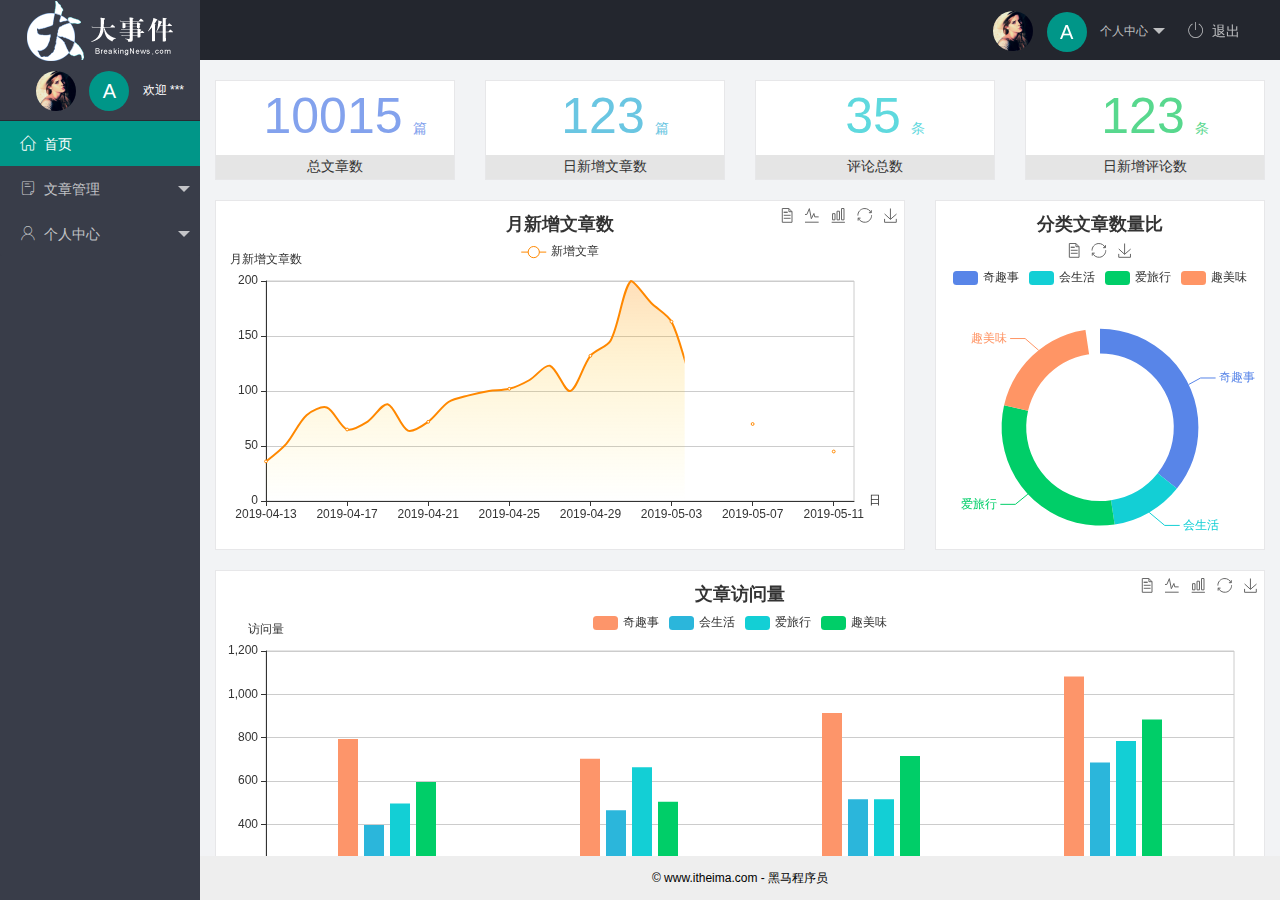
==== commit 6708d90e: "完成个人中心功能的开发" ====
--- a/index.html
+++ b/index.html
@@ -28,9 +28,9 @@
               个人中心
             </a>
             <dl class="layui-nav-child">
-              <dd><a href="">基本资料</a></dd>
-              <dd><a href="">更换头像</a></dd>
-              <dd><a href="">重置密码</a></dd>
+              <dd><a href="./user/user_info.html" target="fm">基本资料</a></dd>
+              <dd><a href="./user/user_avatar.html" target="fm">更换头像</a></dd>
+              <dd><a href="./user/user_pwd.html" target="fm">重置密码</a></dd>
             </dl>
           </li>
           <li class="layui-nav-item"><a href="javascript:;" id="btnLogout"><span class="iconfont icon-tuichu"></span>退出</a></li>
@@ -67,9 +67,9 @@
                 
                 <a href="javascript:;"><span class="iconfont icon-user"></span>个人中心</a>
                 <dl class="layui-nav-child">
-                    <dd><a href="javascript:;"><i class="layui-icon layui-icon-app"></i>基本资料</a></dd>
-                    <dd><a href="javascript:;"><i class="layui-icon layui-icon-app"></i>更换头像</a></dd>
-                    <dd><a href="javascript:;"><i class="layui-icon layui-icon-app"></i>重置密码</a></dd>
+                    <dd><a href="./user/user_info.html" target="fm"><i class="layui-icon layui-icon-app"></i>基本资料</a></dd>
+                    <dd><a href="./user/user_avatar.html" target="fm"><i class="layui-icon layui-icon-app"></i>更换头像</a></dd>
+                    <dd><a href="./user/user_pwd.html" target="fm"><i class="layui-icon layui-icon-app"></i>重置密码</a></dd>
                 </dl>
             </li>
           </ul>
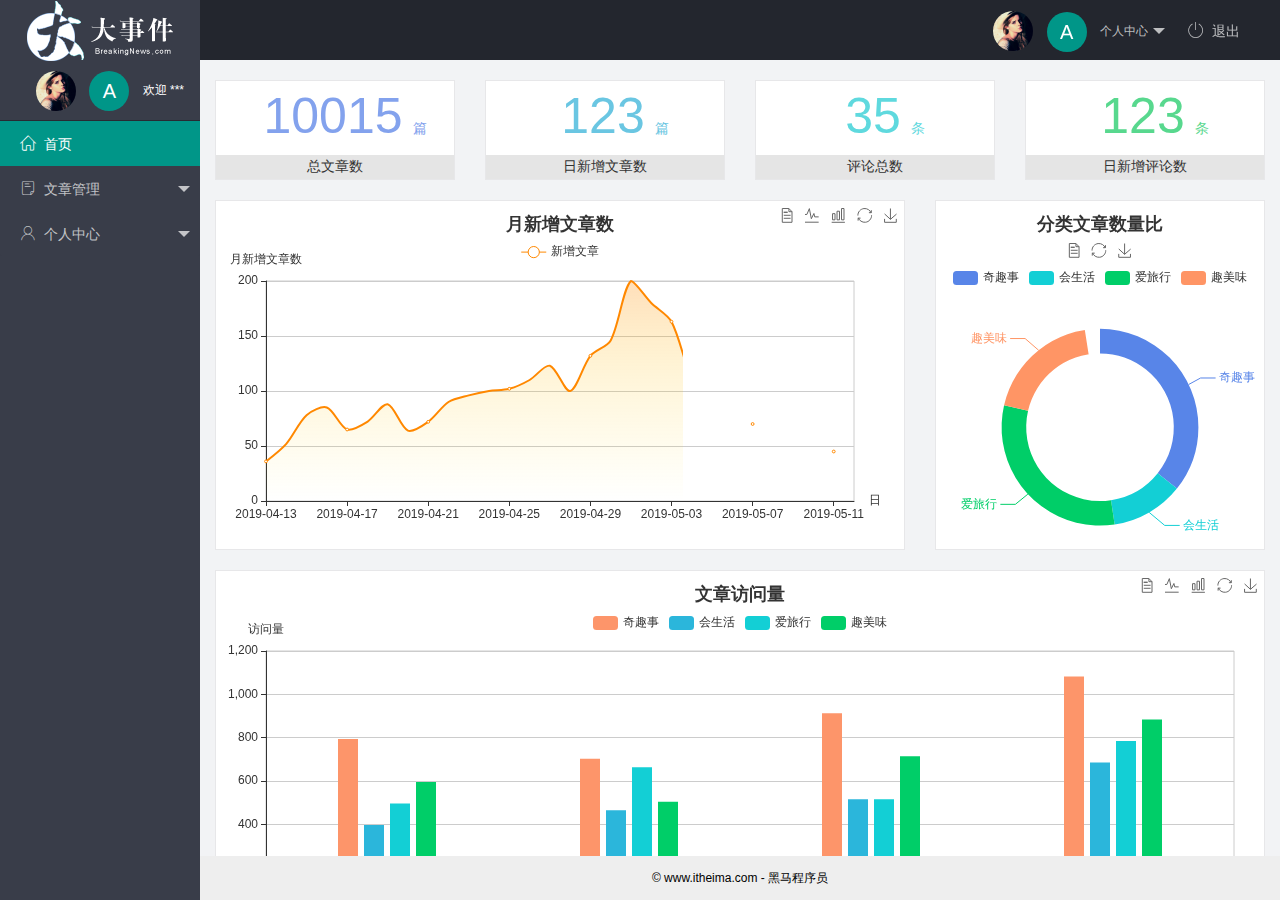
==== commit 1c9cd208: "完成文章管理功能相关开发" ====
--- a/index.html
+++ b/index.html
@@ -57,9 +57,9 @@
                 
                 <a href="javascript:;"><span class="iconfont icon-16"></span>文章管理</a>
                 <dl class="layui-nav-child">
-                    <dd><a href="javascript:;"><i class="layui-icon layui-icon-app"></i> 文章类别</a></dd>
-                    <dd><a href="javascript:;"><i class="layui-icon layui-icon-app"></i>文章列表</a></dd>
-                    <dd><a href="javascript:;"><i class="layui-icon layui-icon-app"></i>发布文章</a></dd>
+                    <dd><a href="./article/art_cate.html" target="fm"><i class="layui-icon layui-icon-app"></i> 文章类别</a></dd>
+                    <dd><a href="./article/art_list.html" target="fm"><i class="layui-icon layui-icon-app"></i>文章列表</a></dd>
+                    <dd><a href="./article/art_tub.html" target="fm"><i class="layui-icon layui-icon-app"></i>发布文章</a></dd>
                 </dl>
             </li>
 
